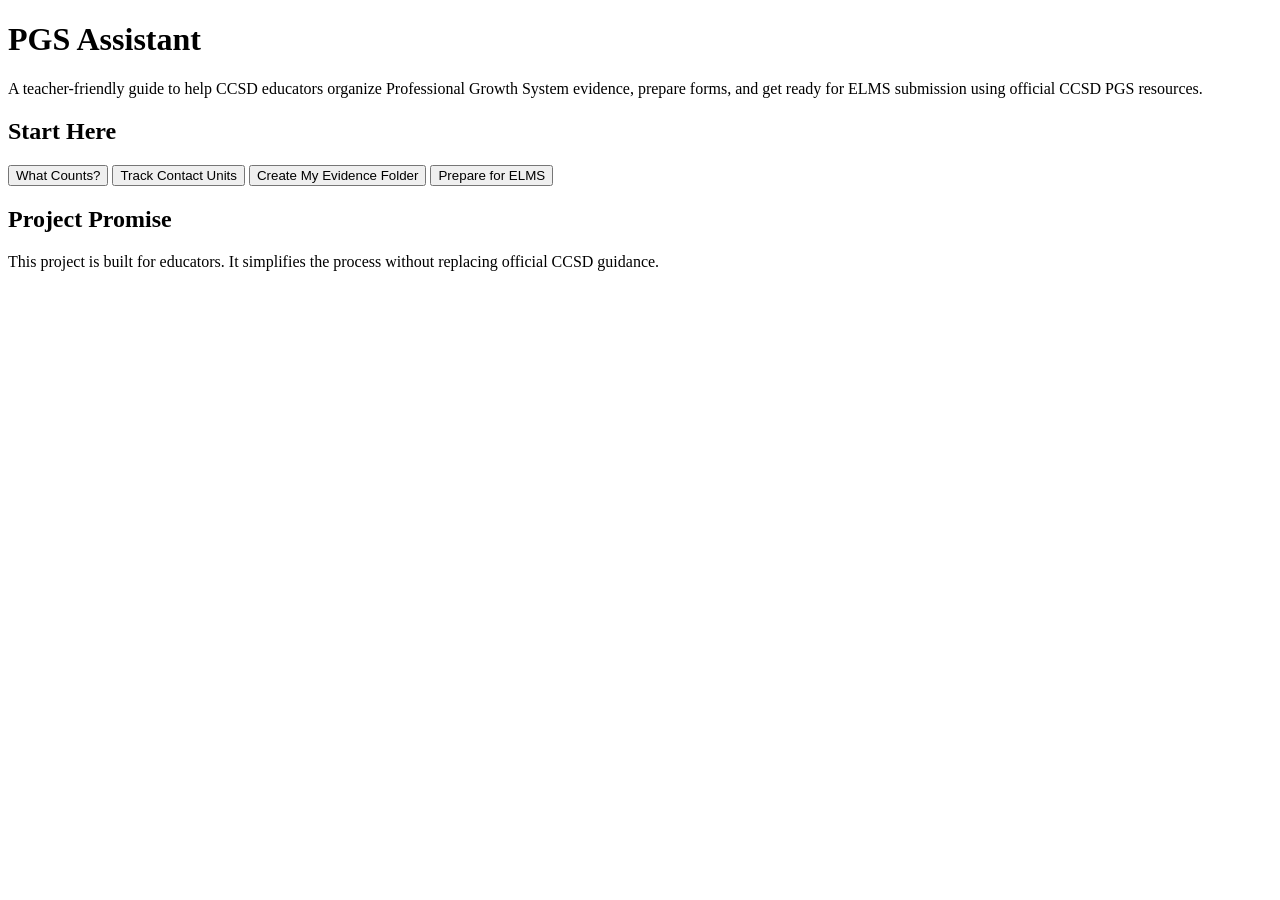
==== index.html @ 0b33bb65 "Create index.html" ====
<!DOCTYPE html>
<html lang="en">
<head>
  <meta charset="UTF-8" />
  <meta name="viewport" content="width=device-width, initial-scale=1.0" />
  <title>PGS Assistant</title>
</head>
<body>
  <h1>PGS Assistant</h1>
  <p>
    A teacher-friendly guide to help CCSD educators organize Professional Growth System evidence,
    prepare forms, and get ready for ELMS submission using official CCSD PGS resources.
  </p>

  <h2>Start Here</h2>
  <button>What Counts?</button>
  <button>Track Contact Units</button>
  <button>Create My Evidence Folder</button>
  <button>Prepare for ELMS</button>

  <h2>Project Promise</h2>
  <p>
    This project is built for educators. It simplifies the process without replacing official CCSD guidance.
  </p>
</body>
</html>
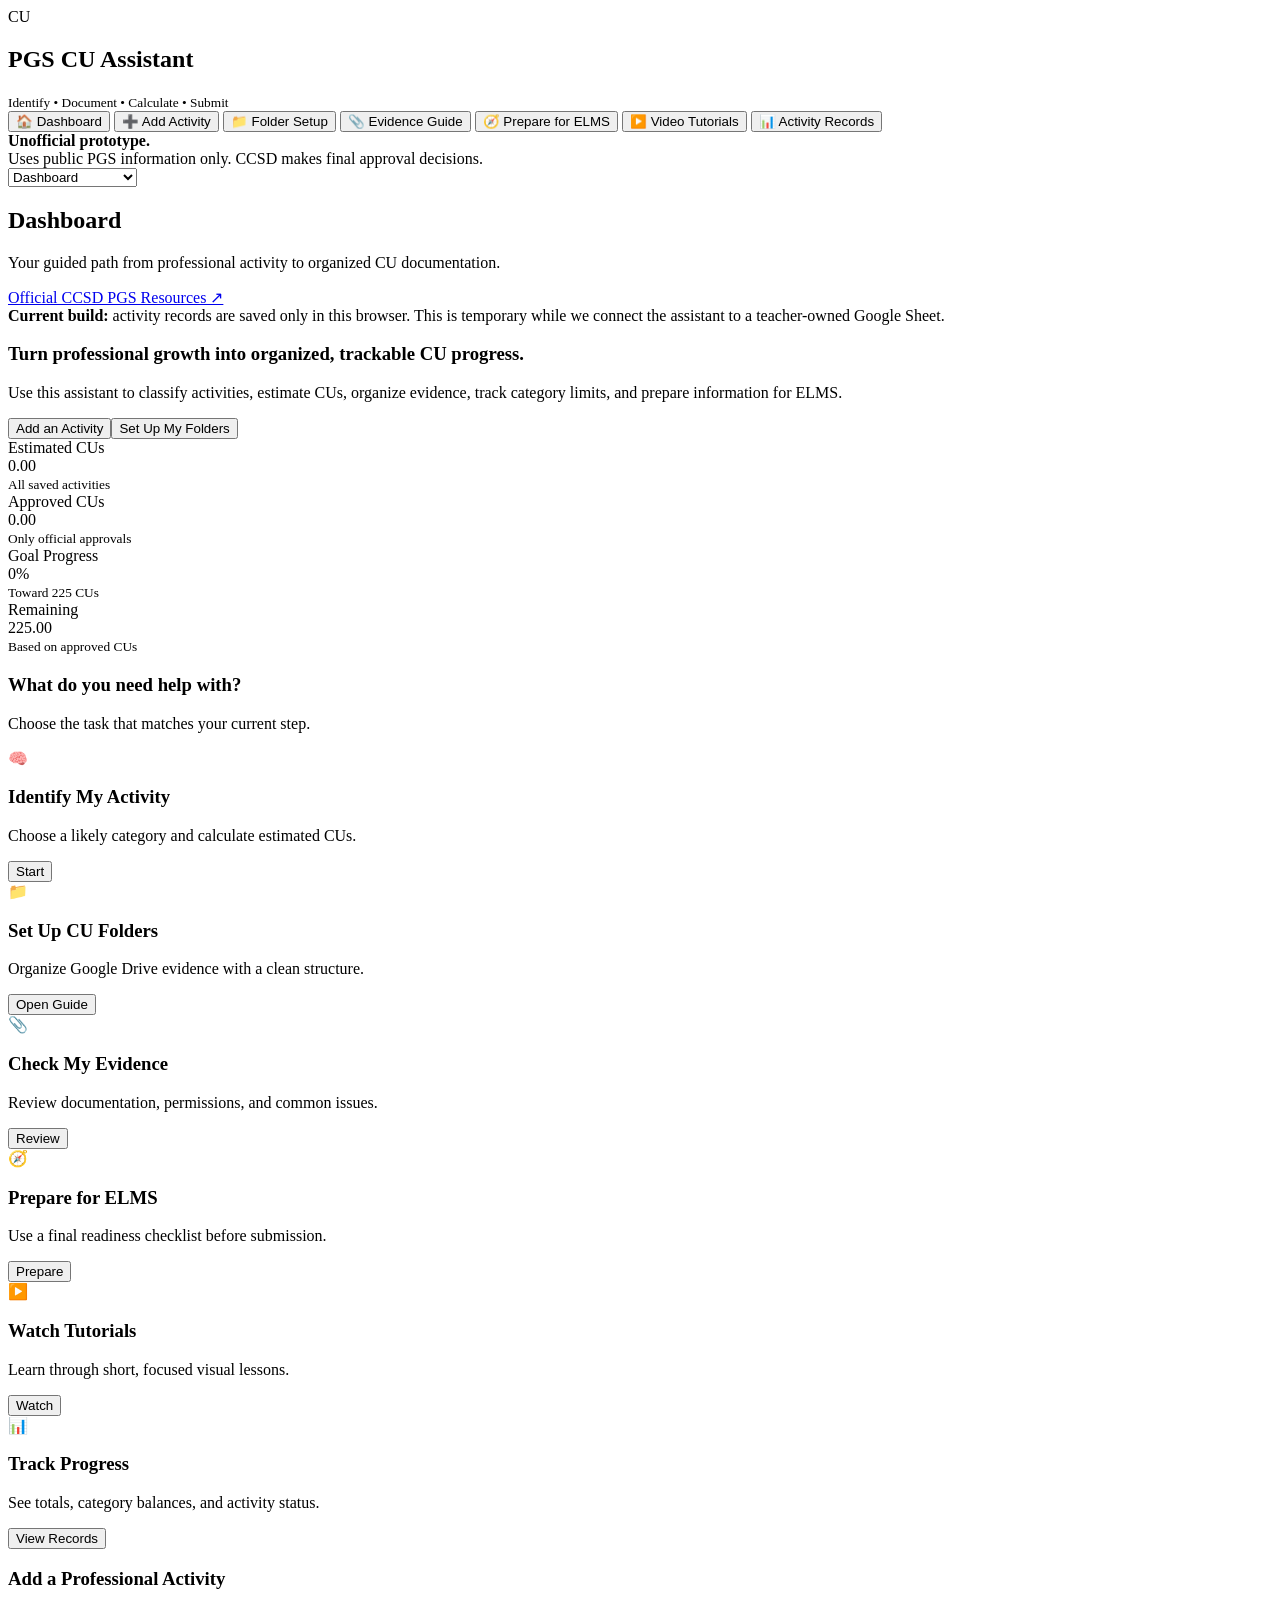
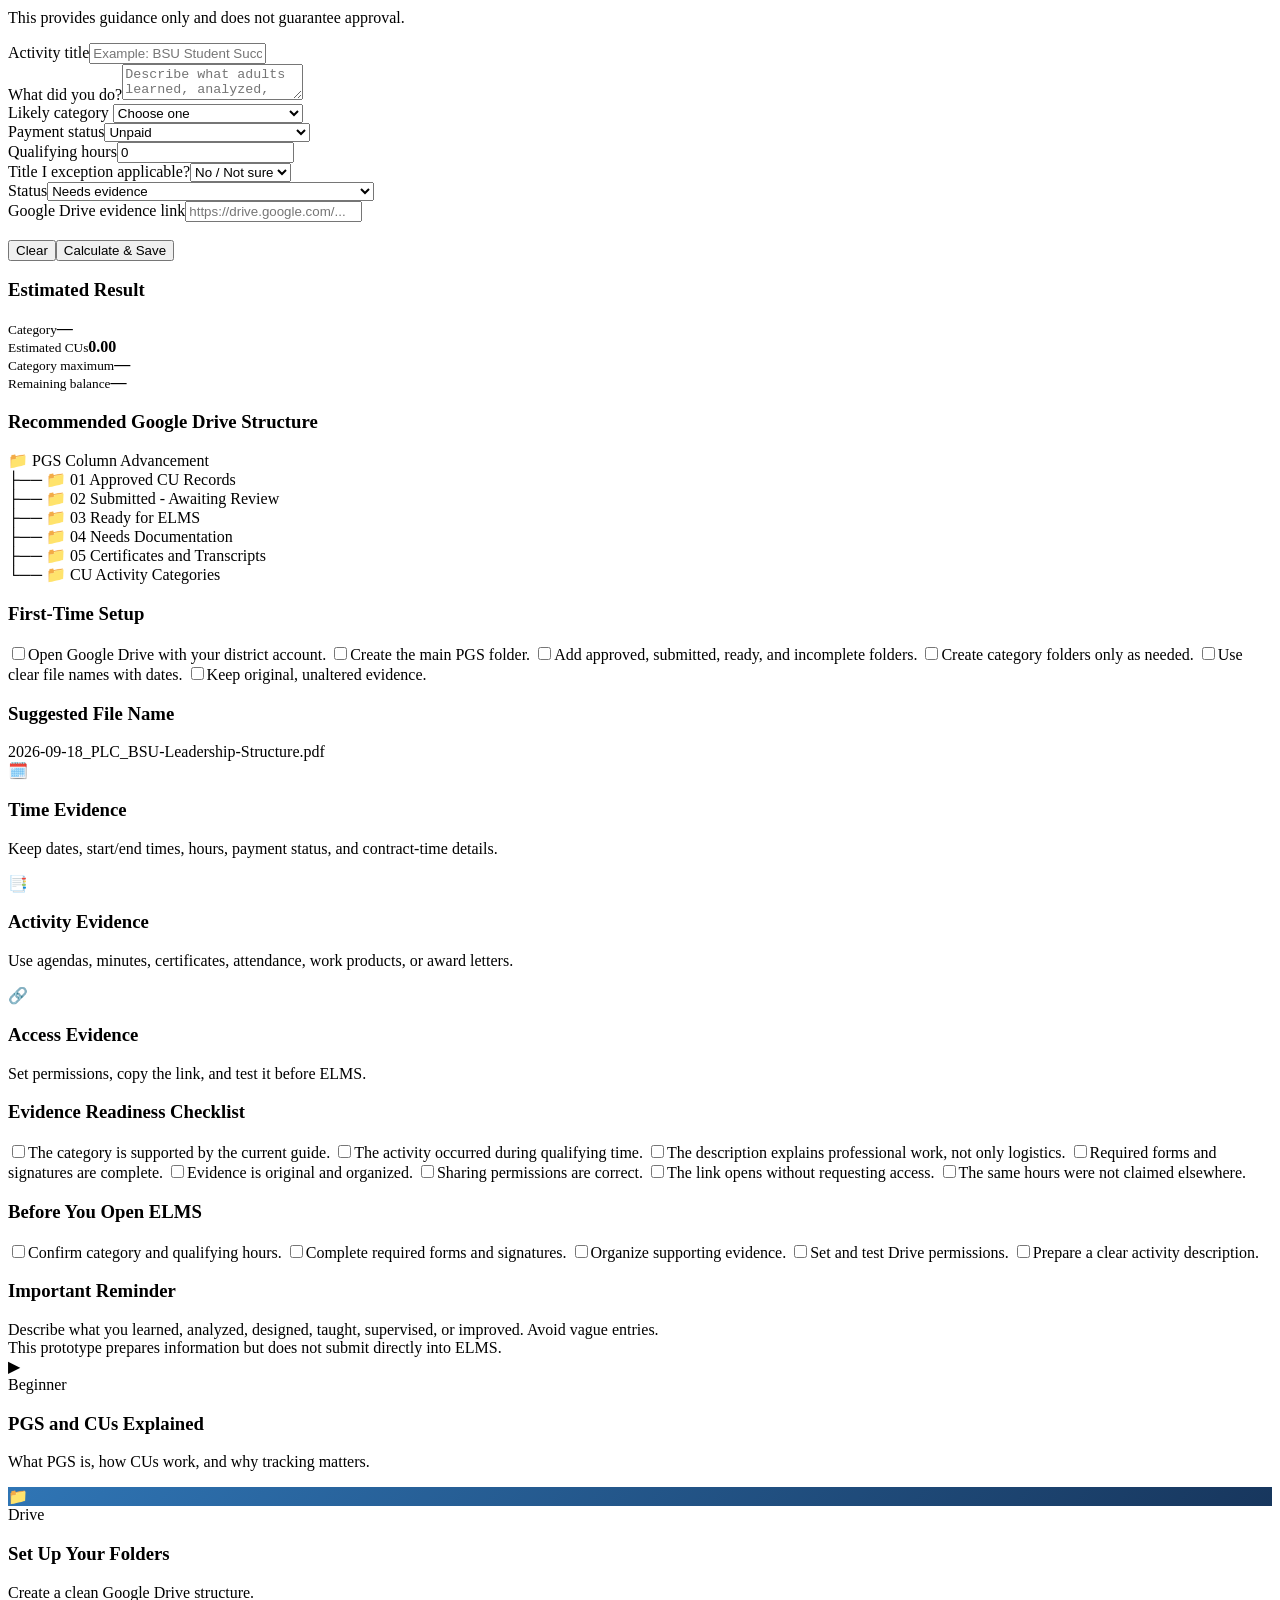
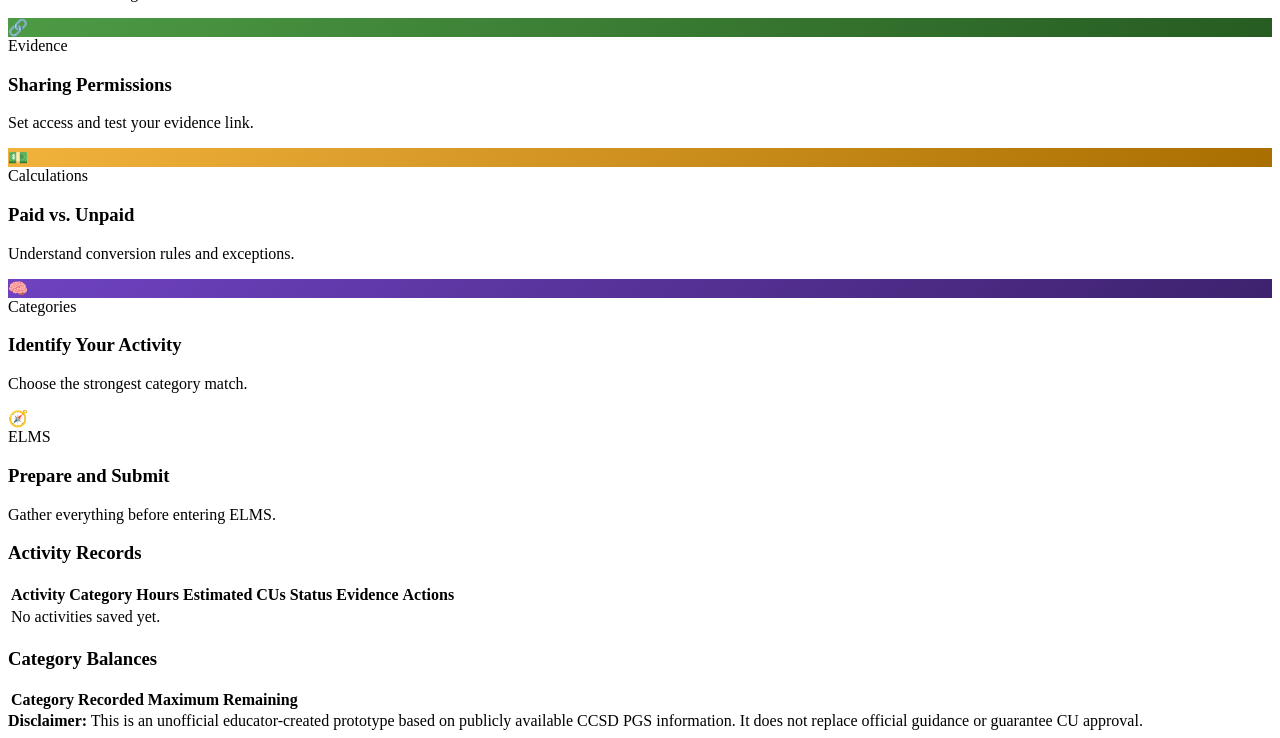
==== commit 2ef97a9f: "Add files via upload" ====
--- a/index.html
+++ b/index.html
@@ -1,26 +1,169 @@
 <!DOCTYPE html>
 <html lang="en">
 <head>
-  <meta charset="UTF-8" />
-  <meta name="viewport" content="width=device-width, initial-scale=1.0" />
-  <title>PGS Assistant</title>
+  <meta charset="UTF-8">
+  <meta name="viewport" content="width=device-width,initial-scale=1">
+  <meta name="description" content="An unofficial educator-created assistant for organizing CCSD Professional Growth System CU documentation.">
+  <title>PGS CU Assistant</title>
+  <link rel="stylesheet" href="assets/css/styles.css">
 </head>
 <body>
-  <h1>PGS Assistant</h1>
-  <p>
-    A teacher-friendly guide to help CCSD educators organize Professional Growth System evidence,
-    prepare forms, and get ready for ELMS submission using official CCSD PGS resources.
-  </p>
+<div class="shell">
+<aside>
+  <div class="brand"><div class="logo">CU</div><div><h1>PGS CU Assistant</h1><small>Identify • Document • Calculate • Submit</small></div></div>
+  <nav>
+    <button class="active" data-view="dashboard">🏠 Dashboard</button>
+    <button data-view="activity">➕ Add Activity</button>
+    <button data-view="folders">📁 Folder Setup</button>
+    <button data-view="evidence">📎 Evidence Guide</button>
+    <button data-view="elms">🧭 Prepare for ELMS</button>
+    <button data-view="videos">▶️ Video Tutorials</button>
+    <button data-view="records">📊 Activity Records</button>
+  </nav>
+  <div class="note"><strong>Unofficial prototype.</strong><br>Uses public PGS information only. CCSD makes final approval decisions.</div>
+</aside>
 
-  <h2>Start Here</h2>
-  <button>What Counts?</button>
-  <button>Track Contact Units</button>
-  <button>Create My Evidence Folder</button>
-  <button>Prepare for ELMS</button>
+<main>
+  <select class="mobile" id="mobileNav">
+    <option value="dashboard">Dashboard</option><option value="activity">Add Activity</option><option value="folders">Folder Setup</option><option value="evidence">Evidence Guide</option><option value="elms">Prepare for ELMS</option><option value="videos">Video Tutorials</option><option value="records">Activity Records</option>
+  </select>
+  <div class="top">
+    <div><h2 id="heading">Dashboard</h2><p id="sub">Your guided path from professional activity to organized CU documentation.</p></div>
+    <a class="link" target="_blank" rel="noopener" href="https://www.ccsd.net/resources/ccsd-professional-growth-system-pgs">Official CCSD PGS Resources ↗</a>
+  </div>
 
-  <h2>Project Promise</h2>
-  <p>
-    This project is built for educators. It simplifies the process without replacing official CCSD guidance.
-  </p>
+  <div class="storage-banner">
+    <strong>Current build:</strong> activity records are saved only in this browser.
+    This is temporary while we connect the assistant to a teacher-owned Google Sheet.
+  </div>
+
+  <section id="dashboard" class="view active">
+    <div class="hero">
+      <h3>Turn professional growth into organized, trackable CU progress.</h3>
+      <p>Use this assistant to classify activities, estimate CUs, organize evidence, track category limits, and prepare information for ELMS.</p>
+      <div class="actions"><button class="btn gold" onclick="show('activity')">Add an Activity</button><button class="btn white" onclick="show('folders')">Set Up My Folders</button></div>
+    </div>
+
+    <div class="grid g4 stats">
+      <div class="card stat"><div class="label">Estimated CUs</div><div class="value" id="estimated">0.00</div><small>All saved activities</small></div>
+      <div class="card stat"><div class="label">Approved CUs</div><div class="value" id="approved">0.00</div><small>Only official approvals</small></div>
+      <div class="card stat"><div class="label">Goal Progress</div><div class="value" id="pct">0%</div><small>Toward 225 CUs</small></div>
+      <div class="card stat"><div class="label">Remaining</div><div class="value" id="remaining">225.00</div><small>Based on approved CUs</small></div>
+    </div>
+
+    <div class="section"><h3>What do you need help with?</h3><p>Choose the task that matches your current step.</p></div>
+    <div class="grid g3">
+      <div class="card"><div class="icon b">🧠</div><h3>Identify My Activity</h3><p>Choose a likely category and calculate estimated CUs.</p><button class="btn ghost" onclick="show('activity')">Start</button></div>
+      <div class="card"><div class="icon g">📁</div><h3>Set Up CU Folders</h3><p>Organize Google Drive evidence with a clean structure.</p><button class="btn ghost" onclick="show('folders')">Open Guide</button></div>
+      <div class="card"><div class="icon y">📎</div><h3>Check My Evidence</h3><p>Review documentation, permissions, and common issues.</p><button class="btn ghost" onclick="show('evidence')">Review</button></div>
+      <div class="card"><div class="icon p">🧭</div><h3>Prepare for ELMS</h3><p>Use a final readiness checklist before submission.</p><button class="btn ghost" onclick="show('elms')">Prepare</button></div>
+      <div class="card"><div class="icon r">▶️</div><h3>Watch Tutorials</h3><p>Learn through short, focused visual lessons.</p><button class="btn ghost" onclick="show('videos')">Watch</button></div>
+      <div class="card"><div class="icon b">📊</div><h3>Track Progress</h3><p>See totals, category balances, and activity status.</p><button class="btn ghost" onclick="show('records')">View Records</button></div>
+    </div>
+  </section>
+
+  <section id="activity" class="view">
+    <div class="card form">
+      <h3>Add a Professional Activity</h3>
+      <p>This provides guidance only and does not guarantee approval.</p>
+      <form id="activityForm">
+        <div class="fg">
+          <div class="field full"><label>Activity title</label><input id="title" required placeholder="Example: BSU Student Success PLC Meeting"></div>
+          <div class="field full"><label>What did you do?</label><textarea id="desc" required placeholder="Describe what adults learned, analyzed, designed, taught, tested, supervised, or improved."></textarea></div>
+          <div class="field"><label>Likely category</label>
+            <select id="category" required>
+              <option value="">Choose one</option><option>PLC Participation</option><option>Extracurricular Advising</option><option>Schoolwide Planning</option><option>School-Based Core Tutoring</option><option>Mentor</option><option>Mentee</option><option>Conference Participation</option><option>Recorded Webinar</option><option>Grant Award</option><option>Additional Endorsement</option>
+            </select>
+          </div>
+          <div class="field"><label>Payment status</label><select id="payment"><option value="unpaid">Unpaid</option><option value="paid">Paid stipend/supplemental rate</option><option value="contract">Regular contractual rate</option></select></div>
+          <div class="field"><label>Qualifying hours</label><input id="hours" type="number" min="0" step=".25" value="0"></div>
+          <div class="field"><label>Title I exception applicable?</label><select id="titleI"><option value="no">No / Not sure</option><option value="yes">Yes</option></select></div>
+          <div class="field"><label>Status</label><select id="status"><option>Needs evidence</option><option>In progress</option><option>Ready for ELMS</option><option>Submitted</option><option>Approved — enter only after official CCSD approval</option></select></div>
+          <div class="field"><label>Google Drive evidence link</label><input id="drive" type="url" placeholder="https://drive.google.com/..."></div>
+        </div>
+        <div class="actions" style="justify-content:flex-end;margin-top:18px"><button type="reset" class="btn ghost">Clear</button><button class="btn blue">Calculate & Save</button></div>
+      </form>
+      <div class="result" id="result">
+        <h3>Estimated Result</h3>
+        <div class="rg">
+          <div class="rb"><small>Category</small><strong id="rCat">—</strong></div>
+          <div class="rb"><small>Estimated CUs</small><strong id="rCu">0.00</strong></div>
+          <div class="rb"><small>Category maximum</small><strong id="rMax">—</strong></div>
+          <div class="rb"><small>Remaining balance</small><strong id="rBal">—</strong></div>
+        </div>
+        <div class="notice info" id="rNotice"></div>
+      </div>
+    </div>
+  </section>
+
+  <section id="folders" class="view">
+    <div class="grid g2">
+      <div class="card"><h3>Recommended Google Drive Structure</h3>
+        <div class="tree"><span class="folder">📁 PGS Column Advancement</span><br>├── <span class="folder">📁 01 Approved CU Records</span><br>├── <span class="folder">📁 02 Submitted - Awaiting Review</span><br>├── <span class="folder">📁 03 Ready for ELMS</span><br>├── <span class="folder">📁 04 Needs Documentation</span><br>├── <span class="folder">📁 05 Certificates and Transcripts</span><br>└── <span class="folder">📁 CU Activity Categories</span></div>
+      </div>
+      <div class="card"><h3>First-Time Setup</h3><div class="check">
+        <label><input type="checkbox">Open Google Drive with your district account.</label>
+        <label><input type="checkbox">Create the main PGS folder.</label>
+        <label><input type="checkbox">Add approved, submitted, ready, and incomplete folders.</label>
+        <label><input type="checkbox">Create category folders only as needed.</label>
+        <label><input type="checkbox">Use clear file names with dates.</label>
+        <label><input type="checkbox">Keep original, unaltered evidence.</label>
+      </div></div>
+    </div>
+    <div class="card" style="margin-top:17px"><h3>Suggested File Name</h3><div class="tree">2026-09-18_PLC_BSU-Leadership-Structure.pdf</div></div>
+  </section>
+
+  <section id="evidence" class="view">
+    <div class="grid g3">
+      <div class="card"><div class="icon b">🗓️</div><h3>Time Evidence</h3><p>Keep dates, start/end times, hours, payment status, and contract-time details.</p></div>
+      <div class="card"><div class="icon g">📑</div><h3>Activity Evidence</h3><p>Use agendas, minutes, certificates, attendance, work products, or award letters.</p></div>
+      <div class="card"><div class="icon y">🔗</div><h3>Access Evidence</h3><p>Set permissions, copy the link, and test it before ELMS.</p></div>
+    </div>
+    <div class="card" style="margin-top:17px"><h3>Evidence Readiness Checklist</h3><div class="check">
+      <label><input type="checkbox">The category is supported by the current guide.</label>
+      <label><input type="checkbox">The activity occurred during qualifying time.</label>
+      <label><input type="checkbox">The description explains professional work, not only logistics.</label>
+      <label><input type="checkbox">Required forms and signatures are complete.</label>
+      <label><input type="checkbox">Evidence is original and organized.</label>
+      <label><input type="checkbox">Sharing permissions are correct.</label>
+      <label><input type="checkbox">The link opens without requesting access.</label>
+      <label><input type="checkbox">The same hours were not claimed elsewhere.</label>
+    </div></div>
+  </section>
+
+  <section id="elms" class="view">
+    <div class="grid g2">
+      <div class="card"><h3>Before You Open ELMS</h3><div class="check">
+        <label><input type="checkbox">Confirm category and qualifying hours.</label>
+        <label><input type="checkbox">Complete required forms and signatures.</label>
+        <label><input type="checkbox">Organize supporting evidence.</label>
+        <label><input type="checkbox">Set and test Drive permissions.</label>
+        <label><input type="checkbox">Prepare a clear activity description.</label>
+      </div></div>
+      <div class="card"><h3>Important Reminder</h3><div class="notice info">Describe what you learned, analyzed, designed, taught, supervised, or improved. Avoid vague entries.</div><div class="notice warn">This prototype prepares information but does not submit directly into ELMS.</div></div>
+    </div>
+  </section>
+
+  <section id="videos" class="view">
+    <div class="grid g3">
+      <div class="card video"><div class="thumb">▶</div><div class="vb"><span class="tag">Beginner</span><h3>PGS and CUs Explained</h3><p>What PGS is, how CUs work, and why tracking matters.</p></div></div>
+      <div class="card video"><div class="thumb" style="background:linear-gradient(135deg,#2f75b5,#17365d)">📁</div><div class="vb"><span class="tag">Drive</span><h3>Set Up Your Folders</h3><p>Create a clean Google Drive structure.</p></div></div>
+      <div class="card video"><div class="thumb" style="background:linear-gradient(135deg,#4d9b45,#265c21)">🔗</div><div class="vb"><span class="tag">Evidence</span><h3>Sharing Permissions</h3><p>Set access and test your evidence link.</p></div></div>
+      <div class="card video"><div class="thumb" style="background:linear-gradient(135deg,#f2b33d,#a96e00)">💵</div><div class="vb"><span class="tag">Calculations</span><h3>Paid vs. Unpaid</h3><p>Understand conversion rules and exceptions.</p></div></div>
+      <div class="card video"><div class="thumb" style="background:linear-gradient(135deg,#6f42c1,#3e226e)">🧠</div><div class="vb"><span class="tag">Categories</span><h3>Identify Your Activity</h3><p>Choose the strongest category match.</p></div></div>
+      <div class="card video"><div class="thumb">🧭</div><div class="vb"><span class="tag">ELMS</span><h3>Prepare and Submit</h3><p>Gather everything before entering ELMS.</p></div></div>
+    </div>
+  </section>
+
+  <section id="records" class="view">
+    <div class="card"><h3>Activity Records</h3><div style="overflow:auto"><table><thead><tr><th>Activity</th><th>Category</th><th>Hours</th><th>Estimated CUs</th><th>Status</th><th>Evidence</th><th>Actions</th></tr></thead><tbody id="recordsBody"><tr><td colspan="7">No activities saved yet.</td></tr></tbody></table></div></div>
+    <div class="card" style="margin-top:17px"><h3>Category Balances</h3><div style="overflow:auto"><table><thead><tr><th>Category</th><th>Recorded</th><th>Maximum</th><th>Remaining</th></tr></thead><tbody id="categoryBody"></tbody></table></div></div>
+  </section>
+
+  <footer><strong>Disclaimer:</strong> This is an unofficial educator-created prototype based on publicly available CCSD PGS information. It does not replace official guidance or guarantee CU approval.</footer>
+</main>
+</div>
+<script src="assets/data/pgs-rules.js"></script>
+<script src="assets/js/app.js"></script>
 </body>
 </html>
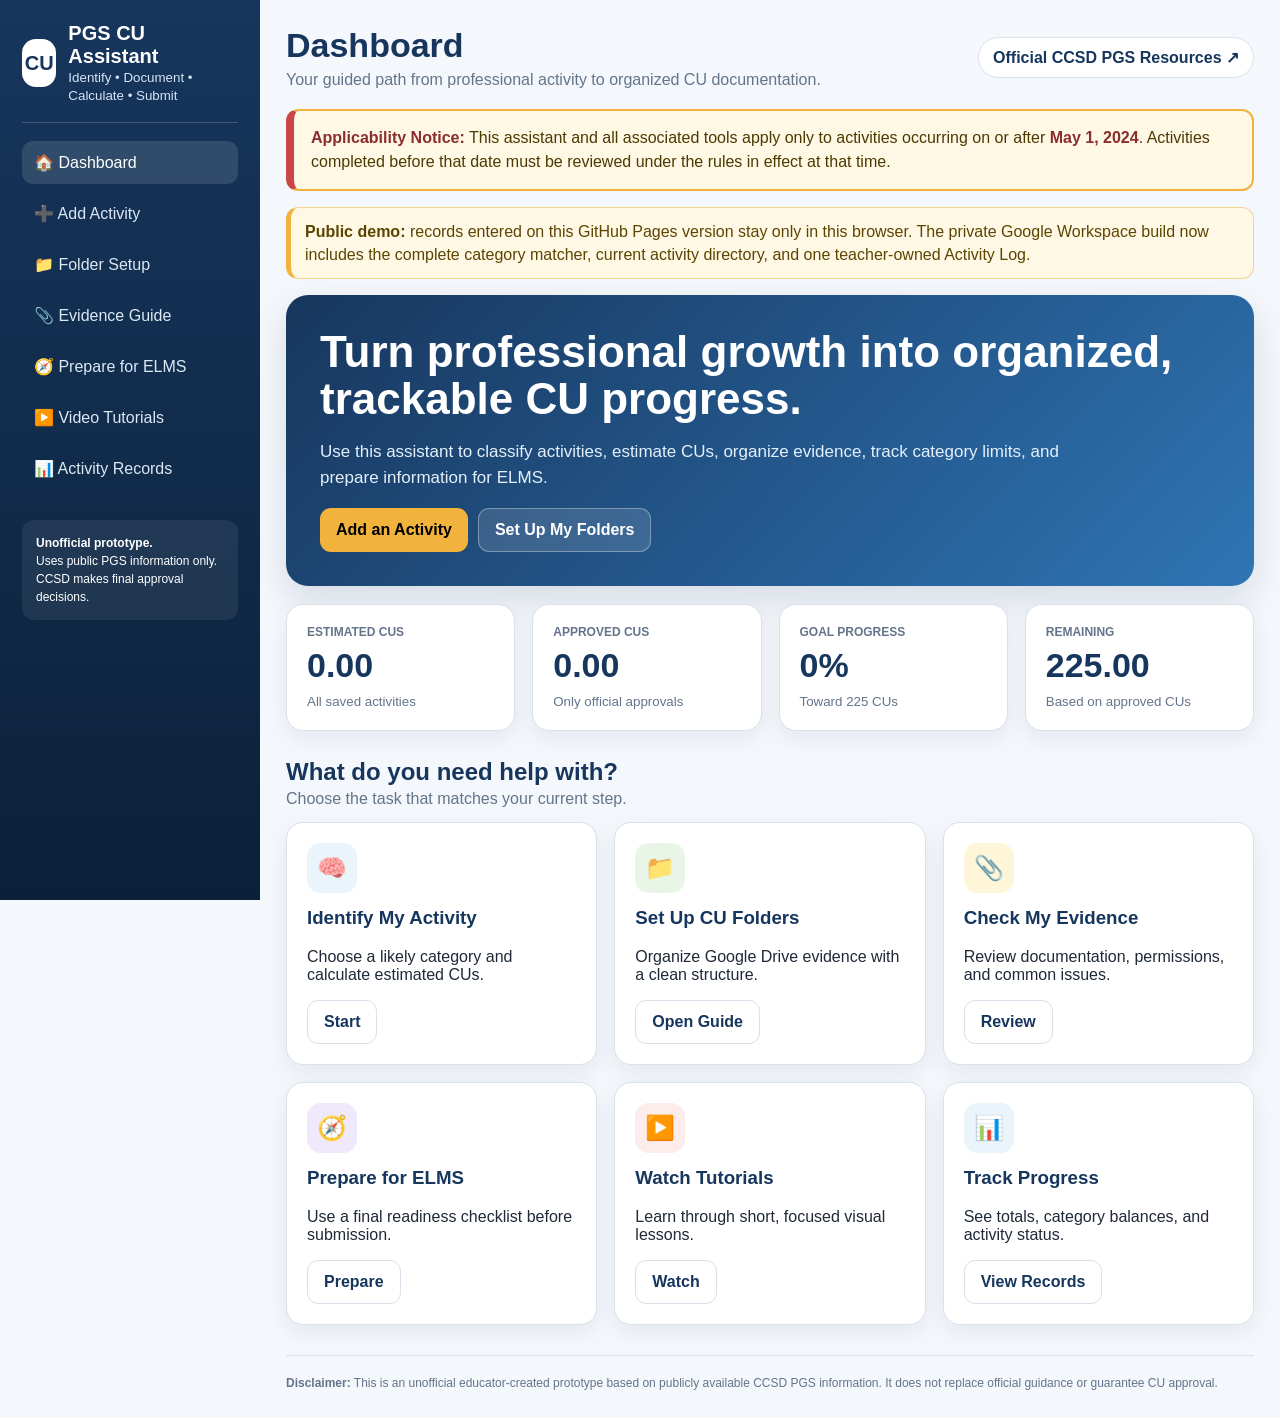
==== commit 9b38ef1f: "PGS assistant with category matcher and May 2024 cutoff Add complete PGS assistant with category mat" ====
--- a/index.html
+++ b/index.html
@@ -32,9 +32,14 @@
     <a class="link" target="_blank" rel="noopener" href="https://www.ccsd.net/resources/ccsd-professional-growth-system-pgs">Official CCSD PGS Resources ↗</a>
   </div>
 
+  <div class="cutoff-banner">
+    <strong>Applicability Notice:</strong> This assistant and all associated tools apply only to activities occurring on or after <strong>May 1, 2024</strong>. Activities completed before that date must be reviewed under the rules in effect at that time.
+  </div>
+
   <div class="storage-banner">
-    <strong>Current build:</strong> activity records are saved only in this browser.
-    This is temporary while we connect the assistant to a teacher-owned Google Sheet.
+    <strong>Public demo:</strong> records entered on this GitHub Pages version stay only
+    in this browser. The private Google Workspace build now includes the complete category matcher,
+    current activity directory, and one teacher-owned Activity Log.
   </div>
 
   <section id="dashboard" class="view active">
--- a/assets/css/styles.css
+++ b/assets/css/styles.css
@@ -0,0 +1,62 @@
+:root{--navy:#17365d;--blue:#2f75b5;--green:#4d9b45;--gold:#f2b33d;--purple:#6f42c1;--red:#c94747;--bg:#f4f7fb;--line:#d9e1ea;--muted:#64748b}
+*{box-sizing:border-box}body{margin:0;font-family:Inter,Segoe UI,Arial,sans-serif;background:var(--bg);color:#1f2937}
+button,input,select,textarea{font:inherit}.shell{display:grid;grid-template-columns:260px 1fr;min-height:100vh}
+aside{background:linear-gradient(180deg,var(--navy),#0b2139);color:#fff;padding:22px;position:sticky;top:0;height:100vh}
+.brand{display:flex;gap:12px;align-items:center;border-bottom:1px solid #ffffff2d;padding-bottom:18px;margin-bottom:18px}
+.logo{width:48px;height:48px;border-radius:14px;background:#fff;color:var(--navy);display:grid;place-items:center;font-weight:900;font-size:20px}
+.brand h1{font-size:20px;margin:0}.brand small{color:#d5e5f5}
+nav{display:grid;gap:8px}nav button{border:0;background:transparent;color:#dbe8f4;text-align:left;padding:12px;border-radius:11px;cursor:pointer}
+nav button.active,nav button:hover{background:#ffffff1f;color:#fff}
+.note{margin-top:30px;background:#ffffff12;padding:14px;border-radius:12px;font-size:12px;line-height:1.5}
+main{padding:26px;min-width:0}.top{display:flex;justify-content:space-between;gap:15px;align-items:center;margin-bottom:20px}
+.top h2{margin:0;color:var(--navy);font-size:34px}.top p{margin:6px 0 0;color:var(--muted)}
+.link{background:#fff;border:1px solid var(--line);padding:10px 14px;border-radius:999px;text-decoration:none;color:var(--navy);font-weight:700}
+.view{display:none}.view.active{display:block}.hero{background:linear-gradient(135deg,var(--navy),var(--blue));color:#fff;border-radius:22px;padding:34px;box-shadow:0 14px 34px #17365d22}
+.hero h3{font-size:44px;line-height:1.05;margin:0 0 14px}.hero p{max-width:760px;color:#e4f0fb;font-size:17px;line-height:1.55}
+.actions{display:flex;gap:10px;flex-wrap:wrap}.btn{border:0;border-radius:11px;padding:12px 16px;font-weight:800;cursor:pointer}.btn.gold{background:var(--gold)}.btn.white{background:#ffffff20;color:#fff;border:1px solid #ffffff55}.btn.blue{background:var(--blue);color:#fff}.btn.ghost{background:#fff;border:1px solid var(--line);color:var(--navy)}
+.grid{display:grid;gap:17px}.g4{grid-template-columns:repeat(4,1fr)}.g3{grid-template-columns:repeat(3,1fr)}.g2{grid-template-columns:repeat(2,1fr)}
+.card{background:#fff;border:1px solid var(--line);border-radius:17px;padding:20px;box-shadow:0 8px 22px #17365d12}.card h3{margin-top:0;color:var(--navy)}
+.stats{margin-top:18px}.stat .label{font-size:12px;text-transform:uppercase;font-weight:800;color:var(--muted)}.stat .value{font-size:34px;font-weight:900;color:var(--navy);margin:7px 0}.stat small{color:var(--muted)}
+.section{margin:27px 0 14px}.section h3{font-size:24px;color:var(--navy);margin:0}.section p{color:var(--muted);margin:4px 0}
+.icon{width:50px;height:50px;border-radius:14px;display:grid;place-items:center;font-size:24px;margin-bottom:14px}.b{background:#eaf4fb;color:var(--blue)}.g{background:#e9f6e7;color:var(--green)}.y{background:#fff5d9}.p{background:#efe9fb;color:var(--purple)}.r{background:#fdecec;color:var(--red)}
+.form{max-width:980px;margin:auto}.fg{display:grid;grid-template-columns:1fr 1fr;gap:15px}.field{display:grid;gap:7px}.full{grid-column:1/-1}
+label{font-weight:800;color:var(--navy);font-size:14px}input,select,textarea{padding:12px;border:1px solid #cdd7e2;border-radius:10px;width:100%;background:#fff}textarea{min-height:95px}
+.result{display:none;margin-top:20px;background:#eaf4fb;border:1px solid #bcd7ee;padding:18px;border-radius:14px}.result.show{display:block}.rg{display:grid;grid-template-columns:repeat(4,1fr);gap:10px}
+.rb{background:#fff;border:1px solid #d9e7f2;padding:12px;border-radius:10px}.rb small{display:block;color:var(--muted)}.rb strong{font-size:19px;color:var(--navy)}
+.notice{padding:14px;border-radius:12px;margin-top:14px;line-height:1.45}.info{background:#eaf4fb;border-left:5px solid var(--blue)}.warn{background:#fff5d9;border-left:5px solid var(--gold)}.danger{background:#fdecec;border-left:5px solid var(--red)}.success{background:#e9f6e7;border-left:5px solid var(--green)}
+.check{display:grid;gap:9px}.check label{display:flex;gap:9px;align-items:flex-start;background:#f8fafc;border:1px solid #e3e9ef;padding:11px;border-radius:10px;color:#334155}.check input{width:auto;margin-top:3px}
+.tree{background:#0f172a;color:#dce8f4;border-radius:14px;padding:18px;font-family:Consolas,monospace;line-height:1.75;overflow:auto}.folder{color:#9ed7ff}
+table{width:100%;border-collapse:collapse}th,td{padding:11px;text-align:left;border-bottom:1px solid var(--line)}th{background:#f5f8fb;color:var(--navy);font-size:13px}
+.tag{display:inline-block;border-radius:999px;padding:5px 9px;font-size:12px;font-weight:800;background:#eaf4fb;color:var(--blue)}
+.video{padding:0;overflow:hidden}.thumb{aspect-ratio:16/9;display:grid;place-items:center;font-size:48px;color:#fff;background:linear-gradient(135deg,var(--red),#8f2020)}.vb{padding:17px}
+footer{border-top:1px solid var(--line);margin-top:30px;padding-top:18px;color:var(--muted);font-size:12px;line-height:1.5}
+.mobile{display:none;margin-bottom:15px}
+@media(max-width:900px){.shell{display:block}aside{display:none}main{padding:15px}.mobile{display:block}.g4,.g3,.g2,.fg,.rg{grid-template-columns:1fr}.hero h3{font-size:33px}.top{align-items:flex-start;flex-direction:column}}
+
+/* GitHub milestone additions */
+.storage-banner{
+  margin-bottom:16px;
+  padding:12px 14px;
+  border:1px solid #f0d48c;
+  border-left:5px solid var(--gold);
+  border-radius:12px;
+  background:#fff8e5;
+  color:#5b4500;
+  line-height:1.45;
+}
+.table-actions{display:flex;gap:7px;flex-wrap:wrap}
+.btn.small{padding:7px 10px;font-size:12px}
+.btn.danger-button{background:#fff;border:1px solid #e5aaaa;color:#9d2929}
+.muted{color:var(--muted)}
+
+.cutoff-banner{
+  margin-bottom:16px;
+  padding:15px 17px;
+  border:2px solid var(--gold);
+  border-left:8px solid var(--red);
+  border-radius:12px;
+  background:#fff8e5;
+  color:#4b3a00;
+  line-height:1.5;
+}
+.cutoff-banner strong{color:#8a2d2d}
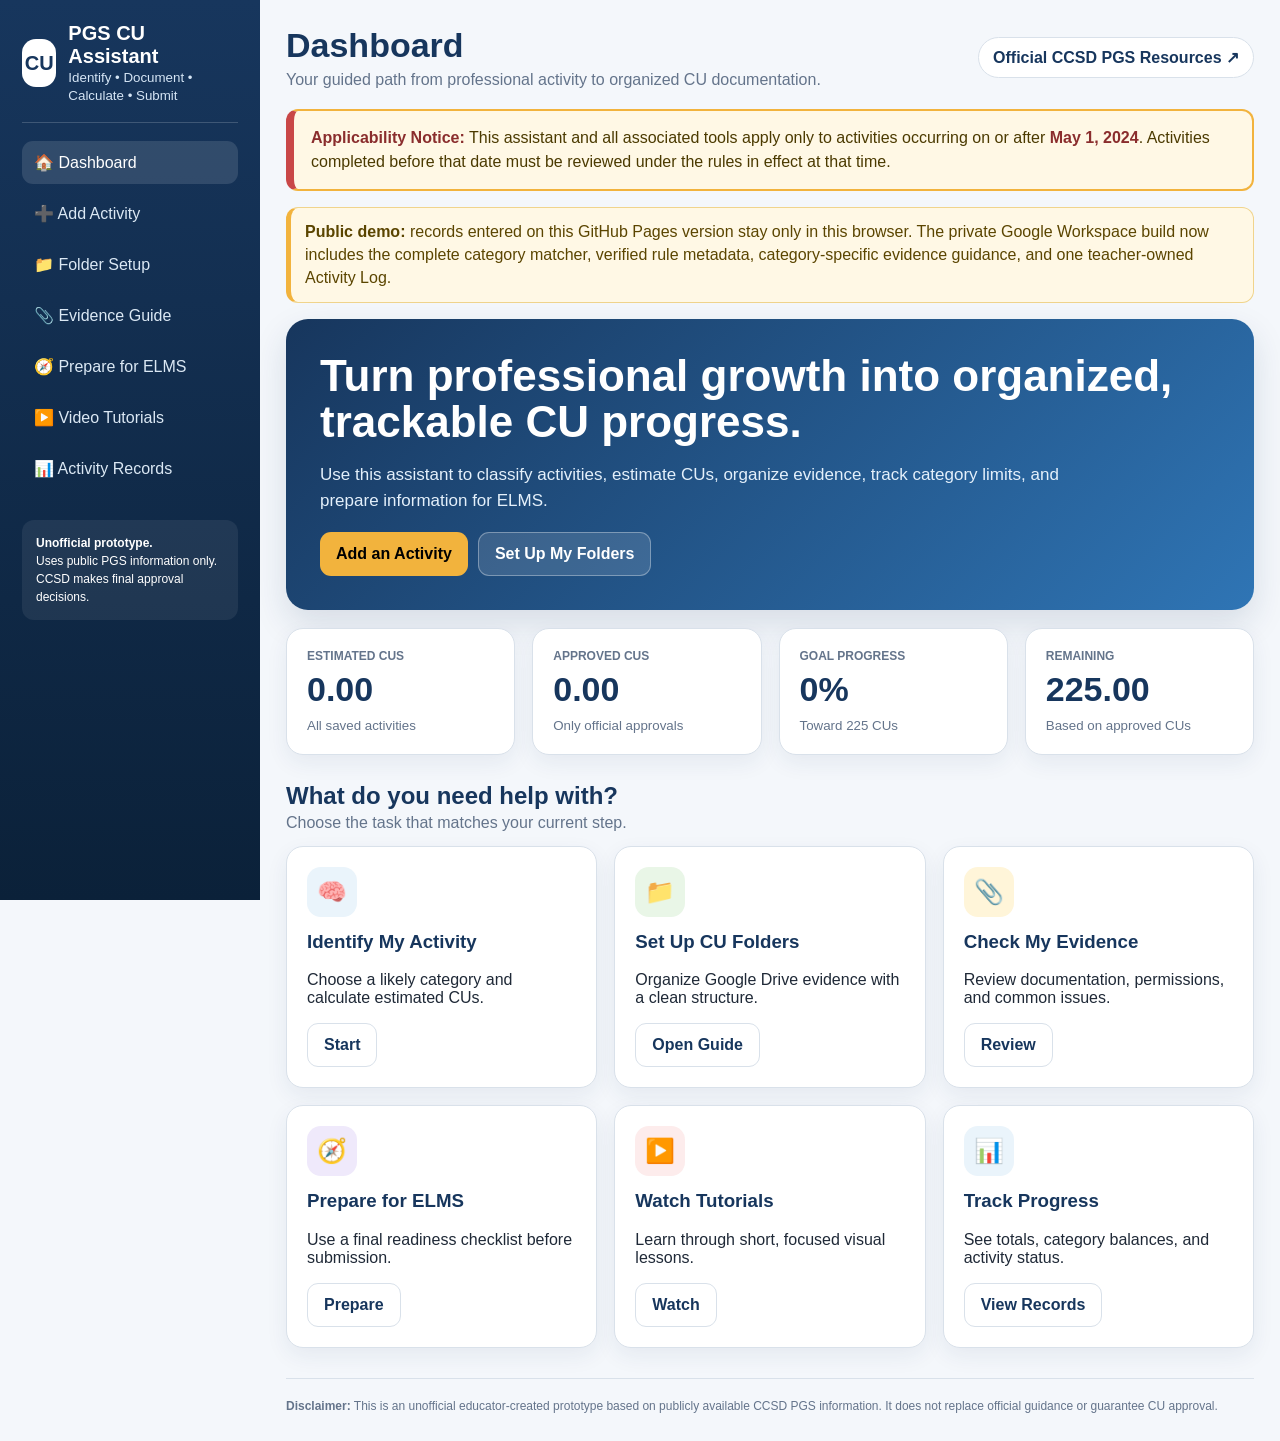
==== commit 7b14eab5: "Add files via upload" ====
--- a/index.html
+++ b/index.html
@@ -39,7 +39,7 @@
   <div class="storage-banner">
     <strong>Public demo:</strong> records entered on this GitHub Pages version stay only
     in this browser. The private Google Workspace build now includes the complete category matcher,
-    current activity directory, and one teacher-owned Activity Log.
+    verified rule metadata, category-specific evidence guidance, and one teacher-owned Activity Log.
   </div>
 
   <section id="dashboard" class="view active">
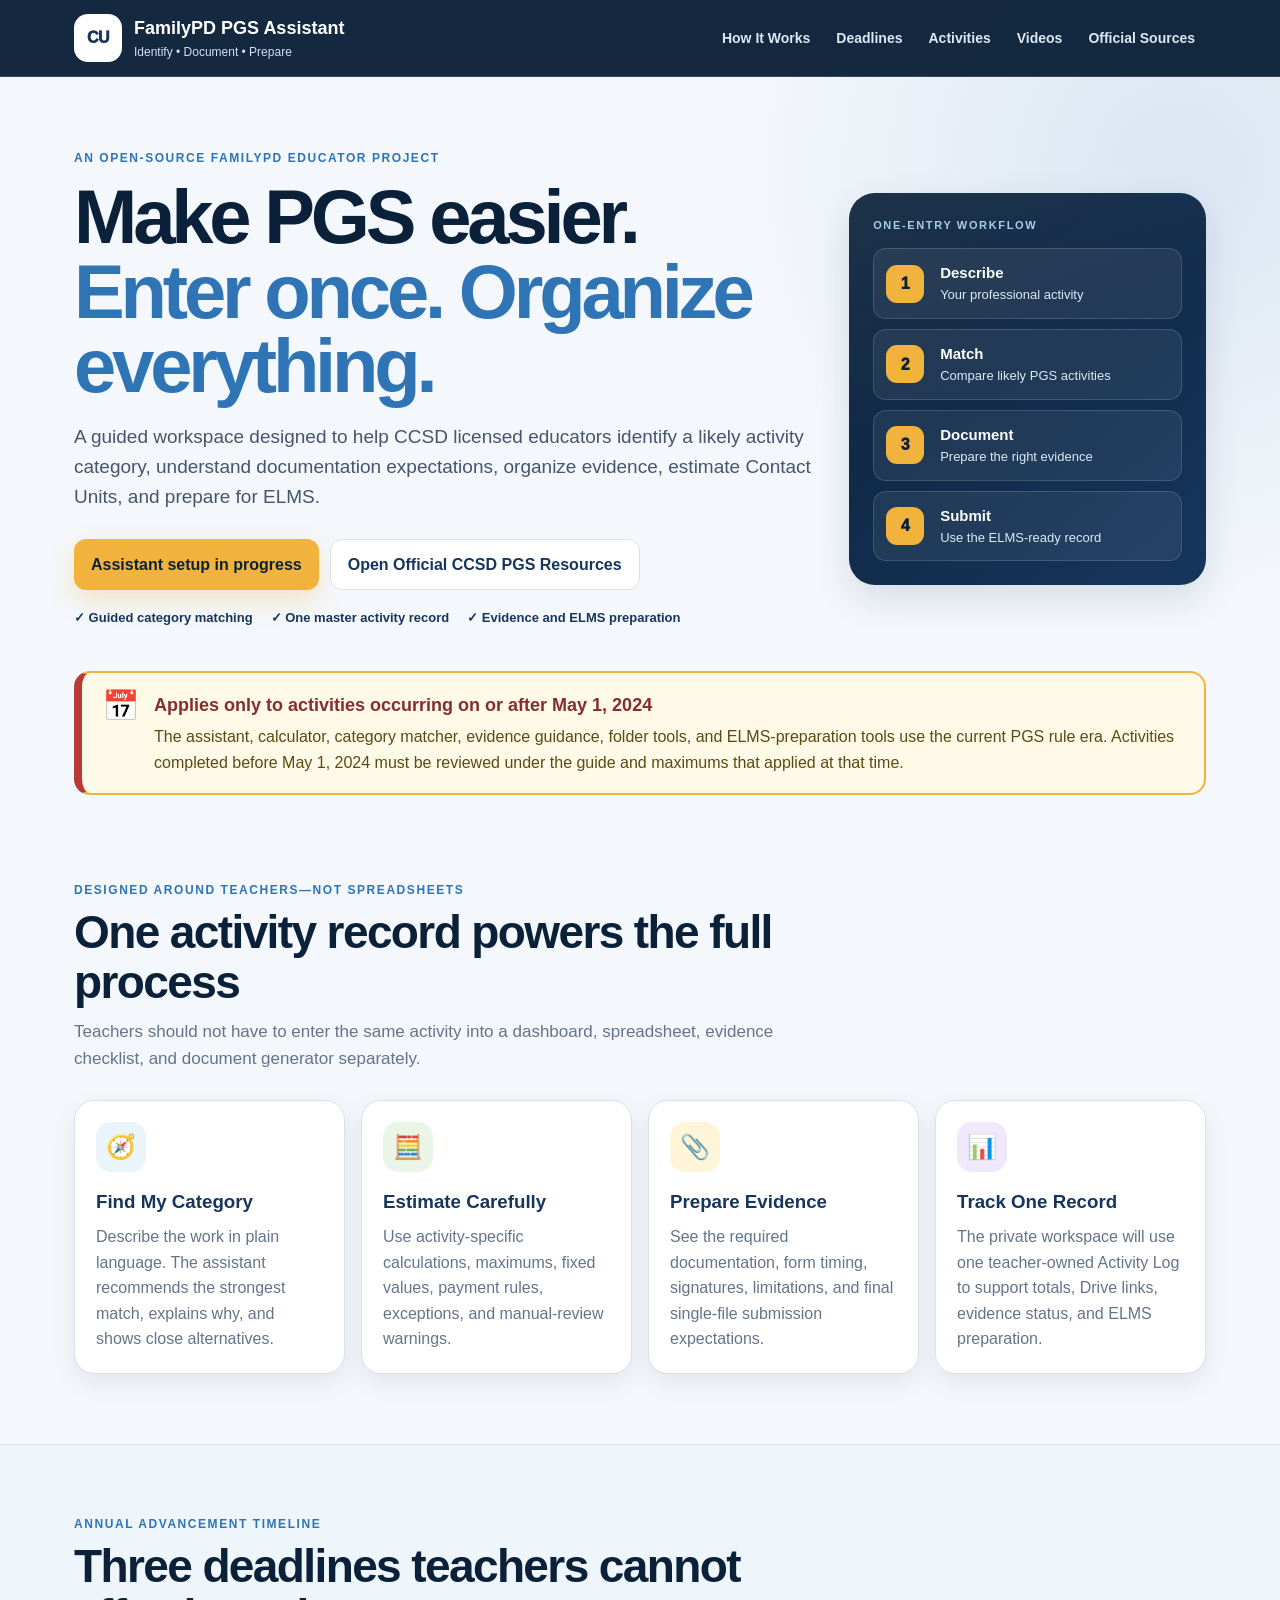
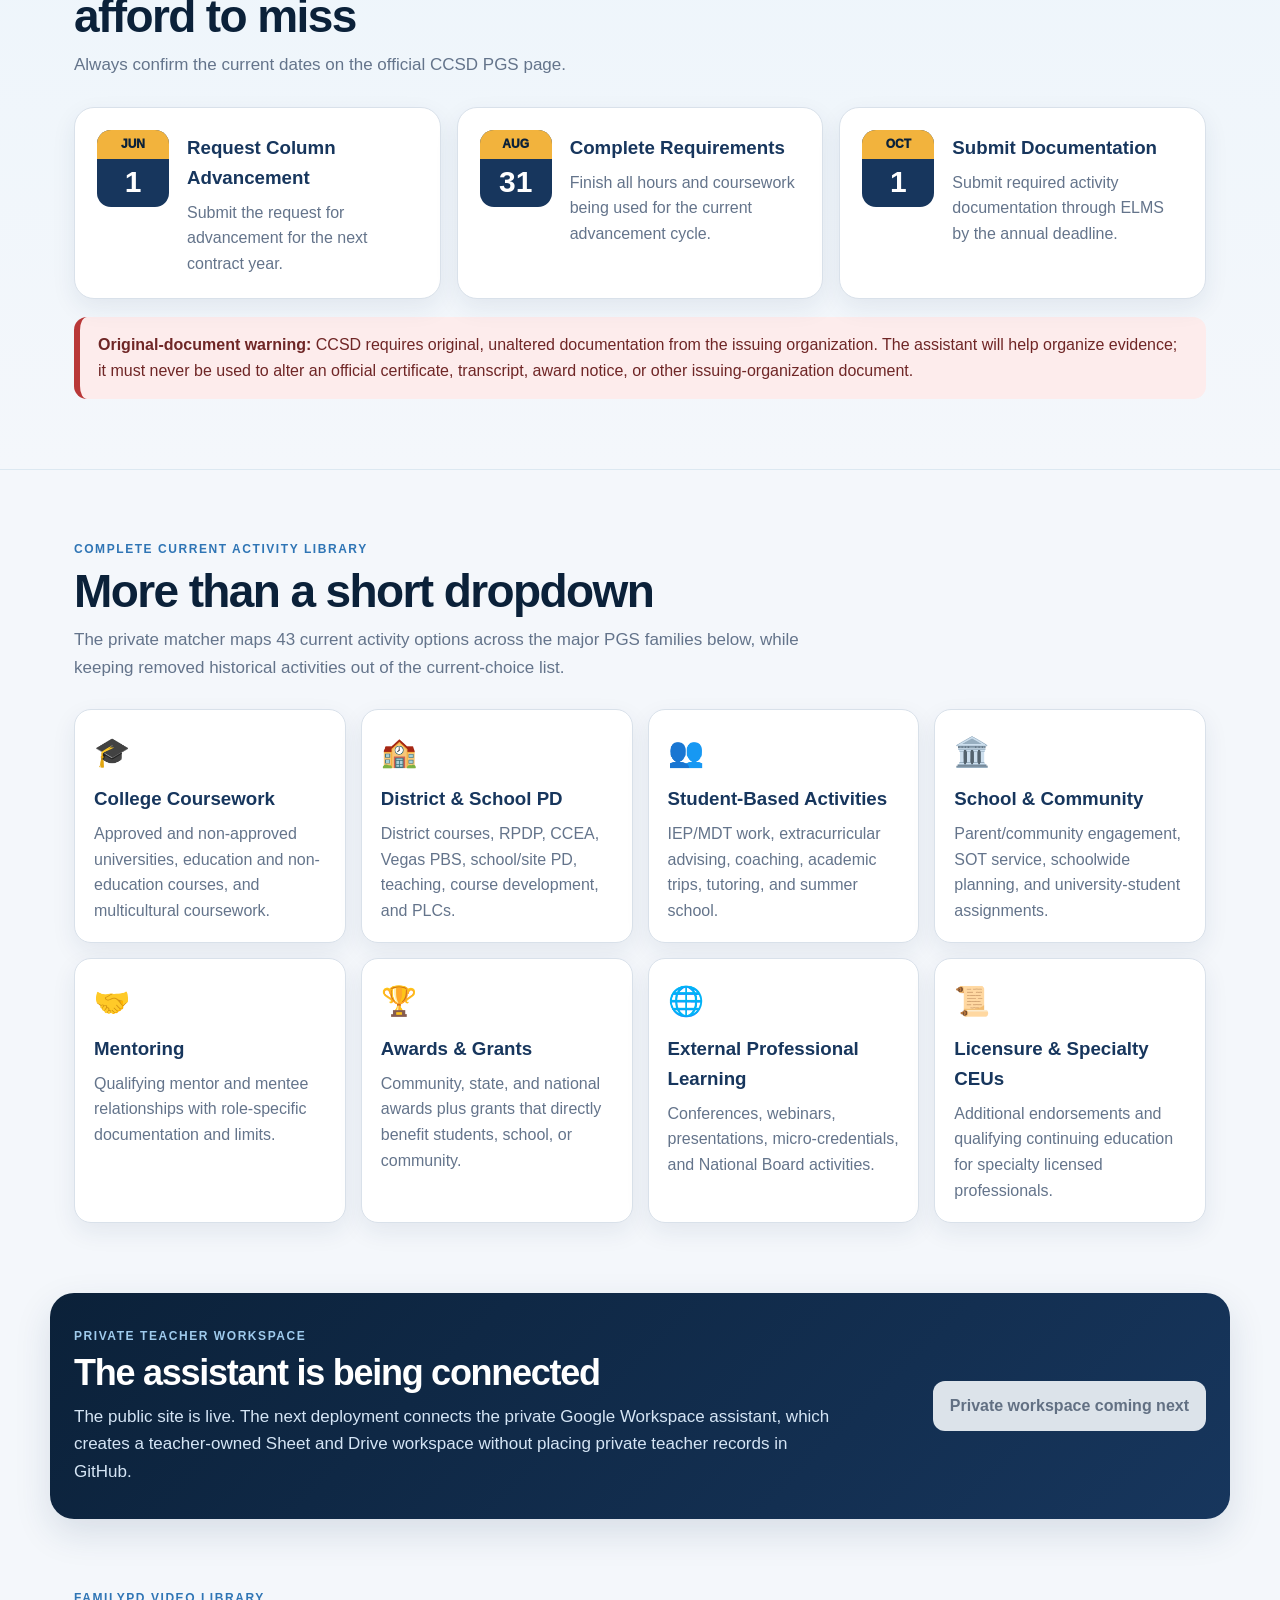
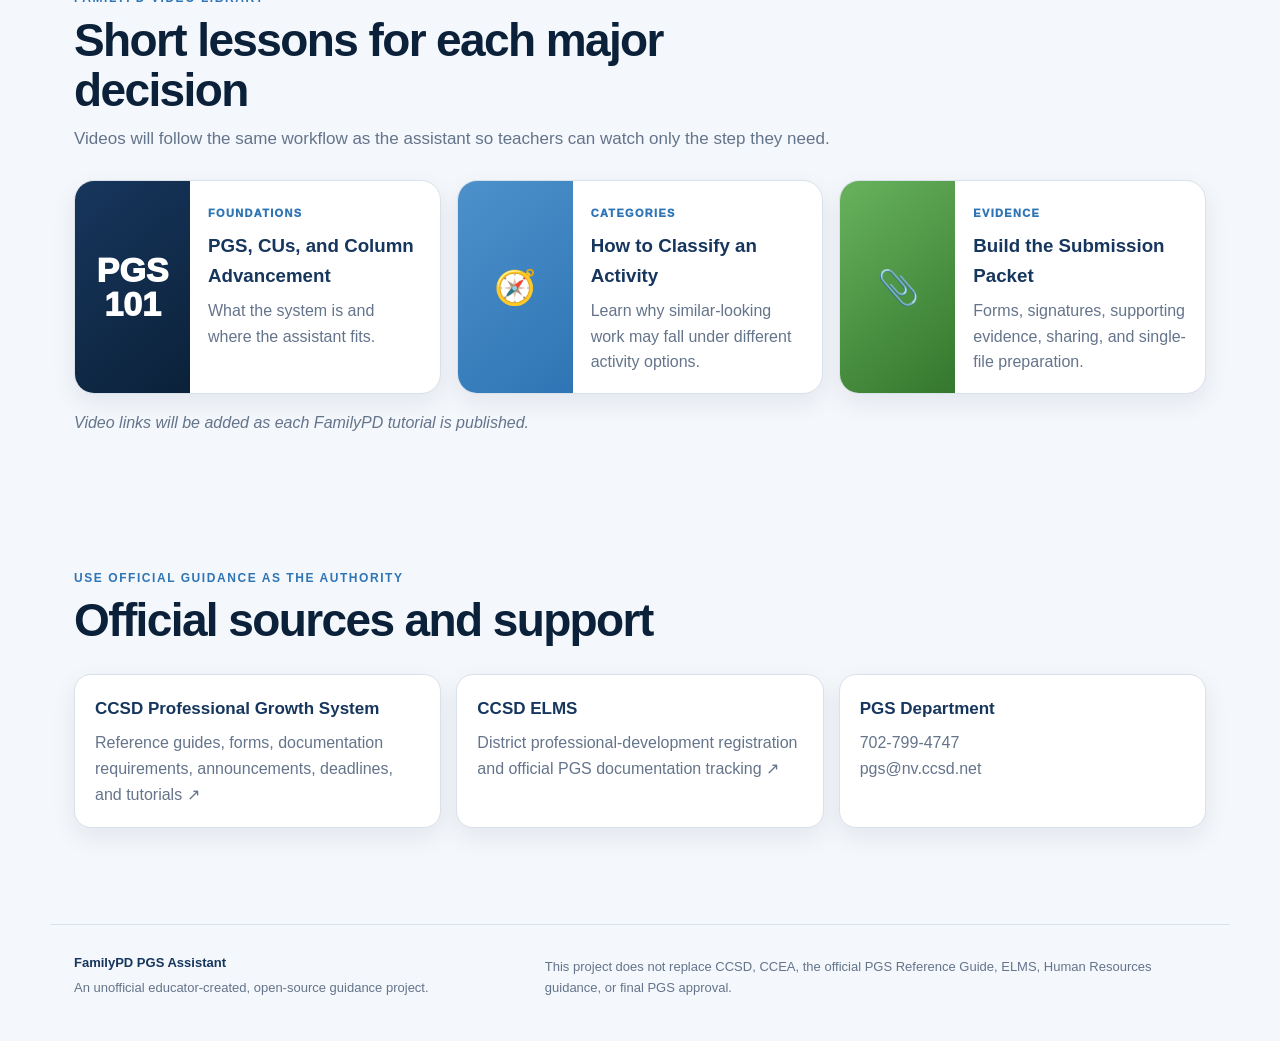
==== commit 2dcbcf6d: "This version fixes what visitors see at pgs.familypd.org. The root index.html is now a polished publ" ====
--- a/index.html
+++ b/index.html
@@ -2,173 +2,290 @@
 <html lang="en">
 <head>
   <meta charset="UTF-8">
-  <meta name="viewport" content="width=device-width,initial-scale=1">
-  <meta name="description" content="An unofficial educator-created assistant for organizing CCSD Professional Growth System CU documentation.">
-  <title>PGS CU Assistant</title>
-  <link rel="stylesheet" href="assets/css/styles.css">
+  <meta name="viewport" content="width=device-width, initial-scale=1">
+  <meta name="description" content="FamilyPD PGS Assistant: unofficial educator-created guidance for organizing CCSD Professional Growth System contact-unit activities completed on or after May 1, 2024.">
+  <meta name="theme-color" content="#17365d">
+  <title>FamilyPD PGS Assistant</title>
+  <link rel="stylesheet" href="assets/css/site.css">
 </head>
 <body>
-<div class="shell">
-<aside>
-  <div class="brand"><div class="logo">CU</div><div><h1>PGS CU Assistant</h1><small>Identify • Document • Calculate • Submit</small></div></div>
-  <nav>
-    <button class="active" data-view="dashboard">🏠 Dashboard</button>
-    <button data-view="activity">➕ Add Activity</button>
-    <button data-view="folders">📁 Folder Setup</button>
-    <button data-view="evidence">📎 Evidence Guide</button>
-    <button data-view="elms">🧭 Prepare for ELMS</button>
-    <button data-view="videos">▶️ Video Tutorials</button>
-    <button data-view="records">📊 Activity Records</button>
-  </nav>
-  <div class="note"><strong>Unofficial prototype.</strong><br>Uses public PGS information only. CCSD makes final approval decisions.</div>
-</aside>
-
-<main>
-  <select class="mobile" id="mobileNav">
-    <option value="dashboard">Dashboard</option><option value="activity">Add Activity</option><option value="folders">Folder Setup</option><option value="evidence">Evidence Guide</option><option value="elms">Prepare for ELMS</option><option value="videos">Video Tutorials</option><option value="records">Activity Records</option>
-  </select>
-  <div class="top">
-    <div><h2 id="heading">Dashboard</h2><p id="sub">Your guided path from professional activity to organized CU documentation.</p></div>
-    <a class="link" target="_blank" rel="noopener" href="https://www.ccsd.net/resources/ccsd-professional-growth-system-pgs">Official CCSD PGS Resources ↗</a>
-  </div>
-
-  <div class="cutoff-banner">
-    <strong>Applicability Notice:</strong> This assistant and all associated tools apply only to activities occurring on or after <strong>May 1, 2024</strong>. Activities completed before that date must be reviewed under the rules in effect at that time.
-  </div>
-
-  <div class="storage-banner">
-    <strong>Public demo:</strong> records entered on this GitHub Pages version stay only
-    in this browser. The private Google Workspace build now includes the complete category matcher,
-    verified rule metadata, category-specific evidence guidance, and one teacher-owned Activity Log.
-  </div>
-
-  <section id="dashboard" class="view active">
-    <div class="hero">
-      <h3>Turn professional growth into organized, trackable CU progress.</h3>
-      <p>Use this assistant to classify activities, estimate CUs, organize evidence, track category limits, and prepare information for ELMS.</p>
-      <div class="actions"><button class="btn gold" onclick="show('activity')">Add an Activity</button><button class="btn white" onclick="show('folders')">Set Up My Folders</button></div>
+  <a class="skip-link" href="#main-content">Skip to main content</a>
+
+  <header class="site-header">
+    <div class="header-inner">
+      <a class="brand" href="#home" aria-label="FamilyPD PGS Assistant home">
+        <span class="brand-mark">CU</span>
+        <span>
+          <strong>FamilyPD PGS Assistant</strong>
+          <small>Identify • Document • Prepare</small>
+        </span>
+      </a>
+
+      <button class="menu-button" id="menuButton" type="button"
+        aria-expanded="false" aria-controls="siteNav">
+        Menu
+      </button>
+
+      <nav id="siteNav" aria-label="Primary navigation">
+        <a href="#how-it-works">How It Works</a>
+        <a href="#deadlines">Deadlines</a>
+        <a href="#categories">Activities</a>
+        <a href="#videos">Videos</a>
+        <a href="#sources">Official Sources</a>
+      </nav>
     </div>
-
-    <div class="grid g4 stats">
-      <div class="card stat"><div class="label">Estimated CUs</div><div class="value" id="estimated">0.00</div><small>All saved activities</small></div>
-      <div class="card stat"><div class="label">Approved CUs</div><div class="value" id="approved">0.00</div><small>Only official approvals</small></div>
-      <div class="card stat"><div class="label">Goal Progress</div><div class="value" id="pct">0%</div><small>Toward 225 CUs</small></div>
-      <div class="card stat"><div class="label">Remaining</div><div class="value" id="remaining">225.00</div><small>Based on approved CUs</small></div>
+  </header>
+
+  <main id="main-content">
+    <section class="hero" id="home">
+      <div class="hero-content">
+        <div class="eyebrow">An open-source FamilyPD educator project</div>
+        <h1>Make PGS easier.<br><span>Enter once. Organize everything.</span></h1>
+        <p class="hero-copy">
+          A guided workspace designed to help CCSD licensed educators identify
+          a likely activity category, understand documentation expectations,
+          organize evidence, estimate Contact Units, and prepare for ELMS.
+        </p>
+
+        <div class="hero-actions">
+          <a class="button primary" id="assistantButton" href="#assistant-status">
+            Assistant setup in progress
+          </a>
+          <a class="button secondary"
+             href="https://www.ccsd.net/resources/ccsd-professional-growth-system-pgs"
+             target="_blank" rel="noopener">
+            Open Official CCSD PGS Resources
+          </a>
+        </div>
+
+        <div class="hero-points" aria-label="Project highlights">
+          <span>✓ Guided category matching</span>
+          <span>✓ One master activity record</span>
+          <span>✓ Evidence and ELMS preparation</span>
+        </div>
+      </div>
+
+      <div class="hero-panel" aria-label="PGS workflow preview">
+        <div class="panel-label">ONE-ENTRY WORKFLOW</div>
+        <div class="workflow-preview">
+          <div><span>1</span><p><strong>Describe</strong>Your professional activity</p></div>
+          <div><span>2</span><p><strong>Match</strong>Compare likely PGS activities</p></div>
+          <div><span>3</span><p><strong>Document</strong>Prepare the right evidence</p></div>
+          <div><span>4</span><p><strong>Submit</strong>Use the ELMS-ready record</p></div>
+        </div>
+      </div>
+    </section>
+
+    <section class="scope-banner" aria-labelledby="scope-heading">
+      <div class="scope-icon" aria-hidden="true">📅</div>
+      <div>
+        <h2 id="scope-heading">Applies only to activities occurring on or after May 1, 2024</h2>
+        <p>
+          The assistant, calculator, category matcher, evidence guidance,
+          folder tools, and ELMS-preparation tools use the current PGS rule era.
+          Activities completed before May 1, 2024 must be reviewed under the
+          guide and maximums that applied at that time.
+        </p>
+      </div>
+    </section>
+
+    <section class="section" id="how-it-works">
+      <div class="section-heading">
+        <div class="eyebrow">Designed around teachers—not spreadsheets</div>
+        <h2>One activity record powers the full process</h2>
+        <p>
+          Teachers should not have to enter the same activity into a dashboard,
+          spreadsheet, evidence checklist, and document generator separately.
+        </p>
+      </div>
+
+      <div class="feature-grid">
+        <article class="feature-card">
+          <div class="feature-icon blue">🧭</div>
+          <h3>Find My Category</h3>
+          <p>
+            Describe the work in plain language. The assistant recommends the
+            strongest match, explains why, and shows close alternatives.
+          </p>
+        </article>
+        <article class="feature-card">
+          <div class="feature-icon green">🧮</div>
+          <h3>Estimate Carefully</h3>
+          <p>
+            Use activity-specific calculations, maximums, fixed values,
+            payment rules, exceptions, and manual-review warnings.
+          </p>
+        </article>
+        <article class="feature-card">
+          <div class="feature-icon gold">📎</div>
+          <h3>Prepare Evidence</h3>
+          <p>
+            See the required documentation, form timing, signatures,
+            limitations, and final single-file submission expectations.
+          </p>
+        </article>
+        <article class="feature-card">
+          <div class="feature-icon purple">📊</div>
+          <h3>Track One Record</h3>
+          <p>
+            The private workspace will use one teacher-owned Activity Log to
+            support totals, Drive links, evidence status, and ELMS preparation.
+          </p>
+        </article>
+      </div>
+    </section>
+
+    <section class="section deadlines-section" id="deadlines">
+      <div class="section-heading">
+        <div class="eyebrow">Annual advancement timeline</div>
+        <h2>Three deadlines teachers cannot afford to miss</h2>
+        <p>Always confirm the current dates on the official CCSD PGS page.</p>
+      </div>
+
+      <div class="deadline-grid">
+        <article class="deadline-card">
+          <div class="deadline-date"><span>JUN</span><strong>1</strong></div>
+          <div>
+            <h3>Request Column Advancement</h3>
+            <p>
+              Submit the request for advancement for the next contract year.
+            </p>
+          </div>
+        </article>
+        <article class="deadline-card">
+          <div class="deadline-date"><span>AUG</span><strong>31</strong></div>
+          <div>
+            <h3>Complete Requirements</h3>
+            <p>
+              Finish all hours and coursework being used for the current
+              advancement cycle.
+            </p>
+          </div>
+        </article>
+        <article class="deadline-card">
+          <div class="deadline-date"><span>OCT</span><strong>1</strong></div>
+          <div>
+            <h3>Submit Documentation</h3>
+            <p>
+              Submit required activity documentation through ELMS by the
+              annual deadline.
+            </p>
+          </div>
+        </article>
+      </div>
+
+      <div class="deadline-warning">
+        <strong>Original-document warning:</strong>
+        CCSD requires original, unaltered documentation from the issuing
+        organization. The assistant will help organize evidence; it must never
+        be used to alter an official certificate, transcript, award notice, or
+        other issuing-organization document.
+      </div>
+    </section>
+
+    <section class="section" id="categories">
+      <div class="section-heading">
+        <div class="eyebrow">Complete current activity library</div>
+        <h2>More than a short dropdown</h2>
+        <p>
+          The private matcher maps 43 current activity options across the major
+          PGS families below, while keeping removed historical activities out of
+          the current-choice list.
+        </p>
+      </div>
+
+      <div class="category-grid">
+        <article><span>🎓</span><h3>College Coursework</h3><p>Approved and non-approved universities, education and non-education courses, and multicultural coursework.</p></article>
+        <article><span>🏫</span><h3>District & School PD</h3><p>District courses, RPDP, CCEA, Vegas PBS, school/site PD, teaching, course development, and PLCs.</p></article>
+        <article><span>👥</span><h3>Student-Based Activities</h3><p>IEP/MDT work, extracurricular advising, coaching, academic trips, tutoring, and summer school.</p></article>
+        <article><span>🏛️</span><h3>School & Community</h3><p>Parent/community engagement, SOT service, schoolwide planning, and university-student assignments.</p></article>
+        <article><span>🤝</span><h3>Mentoring</h3><p>Qualifying mentor and mentee relationships with role-specific documentation and limits.</p></article>
+        <article><span>🏆</span><h3>Awards & Grants</h3><p>Community, state, and national awards plus grants that directly benefit students, school, or community.</p></article>
+        <article><span>🌐</span><h3>External Professional Learning</h3><p>Conferences, webinars, presentations, micro-credentials, and National Board activities.</p></article>
+        <article><span>📜</span><h3>Licensure & Specialty CEUs</h3><p>Additional endorsements and qualifying continuing education for specialty licensed professionals.</p></article>
+      </div>
+    </section>
+
+    <section class="section assistant-status" id="assistant-status">
+      <div>
+        <div class="eyebrow">Private teacher workspace</div>
+        <h2 id="assistantStatusHeading">The assistant is being connected</h2>
+        <p id="assistantStatusText">
+          The public site is live. The next deployment connects the private
+          Google Workspace assistant, which creates a teacher-owned Sheet and
+          Drive workspace without placing private teacher records in GitHub.
+        </p>
+      </div>
+      <a class="button primary disabled" id="assistantStatusButton"
+         href="#assistant-status" aria-disabled="true">
+        Private workspace coming next
+      </a>
+    </section>
+
+    <section class="section" id="videos">
+      <div class="section-heading">
+        <div class="eyebrow">FamilyPD video library</div>
+        <h2>Short lessons for each major decision</h2>
+        <p>
+          Videos will follow the same workflow as the assistant so teachers can
+          watch only the step they need.
+        </p>
+      </div>
+
+      <div class="video-grid">
+        <article class="video-card">
+          <div class="video-thumb navy">PGS<br>101</div>
+          <div><span>FOUNDATIONS</span><h3>PGS, CUs, and Column Advancement</h3><p>What the system is and where the assistant fits.</p></div>
+        </article>
+        <article class="video-card">
+          <div class="video-thumb blue">🧭</div>
+          <div><span>CATEGORIES</span><h3>How to Classify an Activity</h3><p>Learn why similar-looking work may fall under different activity options.</p></div>
+        </article>
+        <article class="video-card">
+          <div class="video-thumb green">📎</div>
+          <div><span>EVIDENCE</span><h3>Build the Submission Packet</h3><p>Forms, signatures, supporting evidence, sharing, and single-file preparation.</p></div>
+        </article>
+      </div>
+      <p class="coming-soon">Video links will be added as each FamilyPD tutorial is published.</p>
+    </section>
+
+    <section class="section sources-section" id="sources">
+      <div class="section-heading">
+        <div class="eyebrow">Use official guidance as the authority</div>
+        <h2>Official sources and support</h2>
+      </div>
+
+      <div class="source-grid">
+        <a href="https://www.ccsd.net/resources/ccsd-professional-growth-system-pgs"
+           target="_blank" rel="noopener">
+          <strong>CCSD Professional Growth System</strong>
+          <span>Reference guides, forms, documentation requirements, announcements, deadlines, and tutorials ↗</span>
+        </a>
+        <a href="https://www.ccsd.net/resources/elms"
+           target="_blank" rel="noopener">
+          <strong>CCSD ELMS</strong>
+          <span>District professional-development registration and official PGS documentation tracking ↗</span>
+        </a>
+        <div>
+          <strong>PGS Department</strong>
+          <span>702-799-4747<br>pgs@nv.ccsd.net</span>
+        </div>
+      </div>
+    </section>
+  </main>
+
+  <footer class="site-footer">
+    <div>
+      <strong>FamilyPD PGS Assistant</strong>
+      <p>An unofficial educator-created, open-source guidance project.</p>
     </div>
-
-    <div class="section"><h3>What do you need help with?</h3><p>Choose the task that matches your current step.</p></div>
-    <div class="grid g3">
-      <div class="card"><div class="icon b">🧠</div><h3>Identify My Activity</h3><p>Choose a likely category and calculate estimated CUs.</p><button class="btn ghost" onclick="show('activity')">Start</button></div>
-      <div class="card"><div class="icon g">📁</div><h3>Set Up CU Folders</h3><p>Organize Google Drive evidence with a clean structure.</p><button class="btn ghost" onclick="show('folders')">Open Guide</button></div>
-      <div class="card"><div class="icon y">📎</div><h3>Check My Evidence</h3><p>Review documentation, permissions, and common issues.</p><button class="btn ghost" onclick="show('evidence')">Review</button></div>
-      <div class="card"><div class="icon p">🧭</div><h3>Prepare for ELMS</h3><p>Use a final readiness checklist before submission.</p><button class="btn ghost" onclick="show('elms')">Prepare</button></div>
-      <div class="card"><div class="icon r">▶️</div><h3>Watch Tutorials</h3><p>Learn through short, focused visual lessons.</p><button class="btn ghost" onclick="show('videos')">Watch</button></div>
-      <div class="card"><div class="icon b">📊</div><h3>Track Progress</h3><p>See totals, category balances, and activity status.</p><button class="btn ghost" onclick="show('records')">View Records</button></div>
-    </div>
-  </section>
-
-  <section id="activity" class="view">
-    <div class="card form">
-      <h3>Add a Professional Activity</h3>
-      <p>This provides guidance only and does not guarantee approval.</p>
-      <form id="activityForm">
-        <div class="fg">
-          <div class="field full"><label>Activity title</label><input id="title" required placeholder="Example: BSU Student Success PLC Meeting"></div>
-          <div class="field full"><label>What did you do?</label><textarea id="desc" required placeholder="Describe what adults learned, analyzed, designed, taught, tested, supervised, or improved."></textarea></div>
-          <div class="field"><label>Likely category</label>
-            <select id="category" required>
-              <option value="">Choose one</option><option>PLC Participation</option><option>Extracurricular Advising</option><option>Schoolwide Planning</option><option>School-Based Core Tutoring</option><option>Mentor</option><option>Mentee</option><option>Conference Participation</option><option>Recorded Webinar</option><option>Grant Award</option><option>Additional Endorsement</option>
-            </select>
-          </div>
-          <div class="field"><label>Payment status</label><select id="payment"><option value="unpaid">Unpaid</option><option value="paid">Paid stipend/supplemental rate</option><option value="contract">Regular contractual rate</option></select></div>
-          <div class="field"><label>Qualifying hours</label><input id="hours" type="number" min="0" step=".25" value="0"></div>
-          <div class="field"><label>Title I exception applicable?</label><select id="titleI"><option value="no">No / Not sure</option><option value="yes">Yes</option></select></div>
-          <div class="field"><label>Status</label><select id="status"><option>Needs evidence</option><option>In progress</option><option>Ready for ELMS</option><option>Submitted</option><option>Approved — enter only after official CCSD approval</option></select></div>
-          <div class="field"><label>Google Drive evidence link</label><input id="drive" type="url" placeholder="https://drive.google.com/..."></div>
-        </div>
-        <div class="actions" style="justify-content:flex-end;margin-top:18px"><button type="reset" class="btn ghost">Clear</button><button class="btn blue">Calculate & Save</button></div>
-      </form>
-      <div class="result" id="result">
-        <h3>Estimated Result</h3>
-        <div class="rg">
-          <div class="rb"><small>Category</small><strong id="rCat">—</strong></div>
-          <div class="rb"><small>Estimated CUs</small><strong id="rCu">0.00</strong></div>
-          <div class="rb"><small>Category maximum</small><strong id="rMax">—</strong></div>
-          <div class="rb"><small>Remaining balance</small><strong id="rBal">—</strong></div>
-        </div>
-        <div class="notice info" id="rNotice"></div>
-      </div>
-    </div>
-  </section>
-
-  <section id="folders" class="view">
-    <div class="grid g2">
-      <div class="card"><h3>Recommended Google Drive Structure</h3>
-        <div class="tree"><span class="folder">📁 PGS Column Advancement</span><br>├── <span class="folder">📁 01 Approved CU Records</span><br>├── <span class="folder">📁 02 Submitted - Awaiting Review</span><br>├── <span class="folder">📁 03 Ready for ELMS</span><br>├── <span class="folder">📁 04 Needs Documentation</span><br>├── <span class="folder">📁 05 Certificates and Transcripts</span><br>└── <span class="folder">📁 CU Activity Categories</span></div>
-      </div>
-      <div class="card"><h3>First-Time Setup</h3><div class="check">
-        <label><input type="checkbox">Open Google Drive with your district account.</label>
-        <label><input type="checkbox">Create the main PGS folder.</label>
-        <label><input type="checkbox">Add approved, submitted, ready, and incomplete folders.</label>
-        <label><input type="checkbox">Create category folders only as needed.</label>
-        <label><input type="checkbox">Use clear file names with dates.</label>
-        <label><input type="checkbox">Keep original, unaltered evidence.</label>
-      </div></div>
-    </div>
-    <div class="card" style="margin-top:17px"><h3>Suggested File Name</h3><div class="tree">2026-09-18_PLC_BSU-Leadership-Structure.pdf</div></div>
-  </section>
-
-  <section id="evidence" class="view">
-    <div class="grid g3">
-      <div class="card"><div class="icon b">🗓️</div><h3>Time Evidence</h3><p>Keep dates, start/end times, hours, payment status, and contract-time details.</p></div>
-      <div class="card"><div class="icon g">📑</div><h3>Activity Evidence</h3><p>Use agendas, minutes, certificates, attendance, work products, or award letters.</p></div>
-      <div class="card"><div class="icon y">🔗</div><h3>Access Evidence</h3><p>Set permissions, copy the link, and test it before ELMS.</p></div>
-    </div>
-    <div class="card" style="margin-top:17px"><h3>Evidence Readiness Checklist</h3><div class="check">
-      <label><input type="checkbox">The category is supported by the current guide.</label>
-      <label><input type="checkbox">The activity occurred during qualifying time.</label>
-      <label><input type="checkbox">The description explains professional work, not only logistics.</label>
-      <label><input type="checkbox">Required forms and signatures are complete.</label>
-      <label><input type="checkbox">Evidence is original and organized.</label>
-      <label><input type="checkbox">Sharing permissions are correct.</label>
-      <label><input type="checkbox">The link opens without requesting access.</label>
-      <label><input type="checkbox">The same hours were not claimed elsewhere.</label>
-    </div></div>
-  </section>
-
-  <section id="elms" class="view">
-    <div class="grid g2">
-      <div class="card"><h3>Before You Open ELMS</h3><div class="check">
-        <label><input type="checkbox">Confirm category and qualifying hours.</label>
-        <label><input type="checkbox">Complete required forms and signatures.</label>
-        <label><input type="checkbox">Organize supporting evidence.</label>
-        <label><input type="checkbox">Set and test Drive permissions.</label>
-        <label><input type="checkbox">Prepare a clear activity description.</label>
-      </div></div>
-      <div class="card"><h3>Important Reminder</h3><div class="notice info">Describe what you learned, analyzed, designed, taught, supervised, or improved. Avoid vague entries.</div><div class="notice warn">This prototype prepares information but does not submit directly into ELMS.</div></div>
-    </div>
-  </section>
-
-  <section id="videos" class="view">
-    <div class="grid g3">
-      <div class="card video"><div class="thumb">▶</div><div class="vb"><span class="tag">Beginner</span><h3>PGS and CUs Explained</h3><p>What PGS is, how CUs work, and why tracking matters.</p></div></div>
-      <div class="card video"><div class="thumb" style="background:linear-gradient(135deg,#2f75b5,#17365d)">📁</div><div class="vb"><span class="tag">Drive</span><h3>Set Up Your Folders</h3><p>Create a clean Google Drive structure.</p></div></div>
-      <div class="card video"><div class="thumb" style="background:linear-gradient(135deg,#4d9b45,#265c21)">🔗</div><div class="vb"><span class="tag">Evidence</span><h3>Sharing Permissions</h3><p>Set access and test your evidence link.</p></div></div>
-      <div class="card video"><div class="thumb" style="background:linear-gradient(135deg,#f2b33d,#a96e00)">💵</div><div class="vb"><span class="tag">Calculations</span><h3>Paid vs. Unpaid</h3><p>Understand conversion rules and exceptions.</p></div></div>
-      <div class="card video"><div class="thumb" style="background:linear-gradient(135deg,#6f42c1,#3e226e)">🧠</div><div class="vb"><span class="tag">Categories</span><h3>Identify Your Activity</h3><p>Choose the strongest category match.</p></div></div>
-      <div class="card video"><div class="thumb">🧭</div><div class="vb"><span class="tag">ELMS</span><h3>Prepare and Submit</h3><p>Gather everything before entering ELMS.</p></div></div>
-    </div>
-  </section>
-
-  <section id="records" class="view">
-    <div class="card"><h3>Activity Records</h3><div style="overflow:auto"><table><thead><tr><th>Activity</th><th>Category</th><th>Hours</th><th>Estimated CUs</th><th>Status</th><th>Evidence</th><th>Actions</th></tr></thead><tbody id="recordsBody"><tr><td colspan="7">No activities saved yet.</td></tr></tbody></table></div></div>
-    <div class="card" style="margin-top:17px"><h3>Category Balances</h3><div style="overflow:auto"><table><thead><tr><th>Category</th><th>Recorded</th><th>Maximum</th><th>Remaining</th></tr></thead><tbody id="categoryBody"></tbody></table></div></div>
-  </section>
-
-  <footer><strong>Disclaimer:</strong> This is an unofficial educator-created prototype based on publicly available CCSD PGS information. It does not replace official guidance or guarantee CU approval.</footer>
-</main>
-</div>
-<script src="assets/data/pgs-rules.js"></script>
-<script src="assets/js/app.js"></script>
+    <p>
+      This project does not replace CCSD, CCEA, the official PGS Reference
+      Guide, ELMS, Human Resources guidance, or final PGS approval.
+    </p>
+  </footer>
+
+  <script src="assets/js/site-config.js"></script>
+  <script src="assets/js/site.js"></script>
 </body>
 </html>
--- a/assets/css/site.css
+++ b/assets/css/site.css
@@ -0,0 +1,507 @@
+:root {
+  --navy: #17365d;
+  --navy-dark: #0b2139;
+  --blue: #2f75b5;
+  --blue-light: #eaf4fb;
+  --green: #4d9b45;
+  --green-light: #e9f6e7;
+  --gold: #f2b33d;
+  --gold-light: #fff5d9;
+  --purple: #6f42c1;
+  --purple-light: #efe9fb;
+  --red: #b93838;
+  --red-light: #fdecec;
+  --ink: #1f2937;
+  --muted: #64748b;
+  --line: #d9e1ea;
+  --surface: #ffffff;
+  --background: #f4f7fb;
+  --shadow: 0 14px 36px rgba(23, 54, 93, .13);
+  --radius: 20px;
+  --max: 1180px;
+}
+
+* { box-sizing: border-box; }
+html { scroll-behavior: smooth; }
+body {
+  margin: 0;
+  font-family: Inter, "Segoe UI", Arial, sans-serif;
+  color: var(--ink);
+  background:
+    radial-gradient(circle at 92% 4%, rgba(47,117,181,.13), transparent 27rem),
+    var(--background);
+  line-height: 1.6;
+}
+a { color: inherit; }
+button, input, select, textarea { font: inherit; }
+
+.skip-link {
+  position: fixed;
+  top: -100px;
+  left: 18px;
+  z-index: 1000;
+  background: var(--gold);
+  color: var(--navy-dark);
+  padding: 10px 14px;
+  border-radius: 8px;
+  font-weight: 800;
+}
+.skip-link:focus { top: 14px; }
+
+.site-header {
+  position: sticky;
+  top: 0;
+  z-index: 50;
+  background: rgba(11, 33, 57, .96);
+  color: white;
+  border-bottom: 1px solid rgba(255,255,255,.14);
+  backdrop-filter: blur(12px);
+}
+.header-inner {
+  max-width: var(--max);
+  min-height: 76px;
+  margin: auto;
+  padding: 12px 24px;
+  display: flex;
+  align-items: center;
+  justify-content: space-between;
+  gap: 22px;
+}
+.brand {
+  display: flex;
+  align-items: center;
+  gap: 12px;
+  text-decoration: none;
+}
+.brand-mark {
+  width: 48px;
+  height: 48px;
+  display: grid;
+  place-items: center;
+  border-radius: 14px;
+  background: white;
+  color: var(--navy);
+  font-weight: 950;
+  letter-spacing: -.04em;
+}
+.brand strong { display: block; font-size: 18px; }
+.brand small { display: block; color: #cfe1f2; font-size: 12px; }
+
+nav { display: flex; align-items: center; gap: 4px; }
+nav a {
+  text-decoration: none;
+  color: #dce9f5;
+  padding: 10px 11px;
+  border-radius: 9px;
+  font-size: 14px;
+  font-weight: 700;
+}
+nav a:hover, nav a:focus-visible {
+  background: rgba(255,255,255,.12);
+  color: white;
+}
+.menu-button {
+  display: none;
+  border: 1px solid rgba(255,255,255,.28);
+  background: transparent;
+  color: white;
+  border-radius: 9px;
+  padding: 8px 12px;
+  font-weight: 800;
+}
+
+.hero {
+  max-width: var(--max);
+  margin: 0 auto;
+  padding: 72px 24px 42px;
+  display: grid;
+  grid-template-columns: minmax(0, 1.35fr) minmax(320px, .65fr);
+  gap: 34px;
+  align-items: center;
+}
+.eyebrow {
+  color: var(--blue);
+  text-transform: uppercase;
+  font-size: 12px;
+  font-weight: 900;
+  letter-spacing: .13em;
+}
+.hero h1 {
+  margin: 12px 0 18px;
+  color: var(--navy-dark);
+  font-size: clamp(44px, 7vw, 76px);
+  line-height: .98;
+  letter-spacing: -.055em;
+}
+.hero h1 span { color: var(--blue); }
+.hero-copy {
+  max-width: 760px;
+  margin: 0;
+  color: #45556b;
+  font-size: 19px;
+}
+.hero-actions {
+  display: flex;
+  flex-wrap: wrap;
+  gap: 11px;
+  margin: 26px 0 18px;
+}
+.button {
+  min-height: 48px;
+  display: inline-flex;
+  align-items: center;
+  justify-content: center;
+  padding: 12px 17px;
+  border: 0;
+  border-radius: 12px;
+  text-decoration: none;
+  font-weight: 900;
+  transition: transform .15s ease, box-shadow .15s ease;
+}
+.button:hover { transform: translateY(-1px); }
+.button.primary {
+  background: var(--gold);
+  color: var(--navy-dark);
+  box-shadow: 0 10px 24px rgba(242,179,61,.27);
+}
+.button.secondary {
+  background: white;
+  color: var(--navy);
+  border: 1px solid var(--line);
+}
+.button.disabled {
+  background: #dce3ea;
+  color: #627083;
+  cursor: default;
+  box-shadow: none;
+}
+.button.disabled:hover { transform: none; }
+.hero-points {
+  display: flex;
+  flex-wrap: wrap;
+  gap: 9px 18px;
+  color: var(--navy);
+  font-size: 13px;
+  font-weight: 800;
+}
+.hero-panel {
+  border-radius: 26px;
+  padding: 24px;
+  color: white;
+  background:
+    linear-gradient(155deg, rgba(255,255,255,.08), transparent 48%),
+    linear-gradient(140deg, var(--navy-dark), var(--navy));
+  box-shadow: var(--shadow);
+}
+.panel-label {
+  color: #a9cce9;
+  font-size: 11px;
+  font-weight: 900;
+  letter-spacing: .15em;
+}
+.workflow-preview { display: grid; gap: 10px; margin-top: 14px; }
+.workflow-preview > div {
+  display: grid;
+  grid-template-columns: 42px 1fr;
+  gap: 12px;
+  align-items: center;
+  padding: 12px;
+  border: 1px solid rgba(255,255,255,.14);
+  border-radius: 13px;
+  background: rgba(255,255,255,.065);
+}
+.workflow-preview span {
+  width: 38px;
+  height: 38px;
+  display: grid;
+  place-items: center;
+  background: var(--gold);
+  color: var(--navy-dark);
+  border-radius: 11px;
+  font-weight: 950;
+}
+.workflow-preview p { margin: 0; color: #dce9f5; font-size: 13px; }
+.workflow-preview strong { display: block; color: white; font-size: 15px; }
+
+.scope-banner {
+  max-width: calc(var(--max) - 48px);
+  margin: 0 auto 16px;
+  padding: 18px 20px;
+  display: flex;
+  gap: 15px;
+  align-items: flex-start;
+  border: 2px solid var(--gold);
+  border-left: 8px solid var(--red);
+  border-radius: 16px;
+  background: #fff9e8;
+}
+.scope-icon { font-size: 30px; line-height: 1; }
+.scope-banner h2 {
+  margin: 0 0 4px;
+  color: #842e2e;
+  font-size: 18px;
+}
+.scope-banner p { margin: 0; color: #5b4a13; }
+
+.section {
+  max-width: var(--max);
+  margin: auto;
+  padding: 70px 24px;
+}
+.section-heading {
+  max-width: 760px;
+  margin-bottom: 28px;
+}
+.section-heading h2,
+.assistant-status h2 {
+  margin: 8px 0 10px;
+  color: var(--navy-dark);
+  font-size: clamp(30px, 5vw, 46px);
+  line-height: 1.08;
+  letter-spacing: -.035em;
+}
+.section-heading p, .assistant-status p {
+  margin: 0;
+  color: var(--muted);
+  font-size: 17px;
+}
+
+.feature-grid {
+  display: grid;
+  grid-template-columns: repeat(4, 1fr);
+  gap: 16px;
+}
+.feature-card,
+.category-grid article,
+.deadline-card,
+.video-card,
+.source-grid > * {
+  background: var(--surface);
+  border: 1px solid var(--line);
+  box-shadow: 0 9px 24px rgba(23,54,93,.08);
+}
+.feature-card {
+  border-radius: var(--radius);
+  padding: 21px;
+}
+.feature-icon {
+  width: 50px;
+  height: 50px;
+  display: grid;
+  place-items: center;
+  border-radius: 15px;
+  font-size: 24px;
+}
+.feature-icon.blue { background: var(--blue-light); }
+.feature-icon.green { background: var(--green-light); }
+.feature-icon.gold { background: var(--gold-light); }
+.feature-icon.purple { background: var(--purple-light); }
+.feature-card h3,
+.category-grid h3,
+.video-card h3 {
+  margin: 15px 0 7px;
+  color: var(--navy);
+}
+.feature-card p,
+.category-grid p,
+.video-card p {
+  margin: 0;
+  color: var(--muted);
+}
+
+.deadlines-section {
+  max-width: none;
+  padding-left: max(24px, calc((100vw - var(--max)) / 2 + 24px));
+  padding-right: max(24px, calc((100vw - var(--max)) / 2 + 24px));
+  background: linear-gradient(180deg, #edf5fb, #f4f7fb);
+  border-top: 1px solid #dce8f1;
+  border-bottom: 1px solid #dce8f1;
+}
+.deadline-grid {
+  max-width: calc(var(--max) - 48px);
+  display: grid;
+  grid-template-columns: repeat(3, 1fr);
+  gap: 16px;
+}
+.deadline-card {
+  min-height: 180px;
+  display: flex;
+  gap: 18px;
+  align-items: flex-start;
+  padding: 22px;
+  border-radius: var(--radius);
+}
+.deadline-date {
+  flex: 0 0 72px;
+  overflow: hidden;
+  border-radius: 14px;
+  text-align: center;
+  background: var(--navy);
+  color: white;
+}
+.deadline-date span {
+  display: block;
+  padding: 5px;
+  background: var(--gold);
+  color: var(--navy-dark);
+  font-size: 12px;
+  font-weight: 950;
+}
+.deadline-date strong {
+  display: block;
+  padding: 8px 5px 10px;
+  font-size: 30px;
+  line-height: 1;
+}
+.deadline-card h3 { margin: 3px 0 7px; color: var(--navy); }
+.deadline-card p { margin: 0; color: var(--muted); }
+.deadline-warning {
+  max-width: calc(var(--max) - 48px);
+  margin-top: 18px;
+  padding: 15px 18px;
+  border-radius: 13px;
+  background: var(--red-light);
+  border-left: 6px solid var(--red);
+  color: #6f2626;
+}
+
+.category-grid {
+  display: grid;
+  grid-template-columns: repeat(4, 1fr);
+  gap: 15px;
+}
+.category-grid article {
+  padding: 19px;
+  border-radius: 17px;
+}
+.category-grid article > span { font-size: 29px; }
+.category-grid h3 { margin-top: 9px; }
+
+.assistant-status {
+  display: flex;
+  justify-content: space-between;
+  align-items: center;
+  gap: 28px;
+  padding-top: 34px;
+  padding-bottom: 34px;
+  border-radius: 24px;
+  background: linear-gradient(135deg, var(--navy-dark), var(--navy));
+  color: white;
+  box-shadow: var(--shadow);
+}
+.assistant-status h2 { color: white; font-size: 36px; }
+.assistant-status p { max-width: 760px; color: #d5e5f5; }
+.assistant-status .eyebrow { color: #9fcbed; }
+.assistant-status .button { flex: 0 0 auto; }
+
+.video-grid {
+  display: grid;
+  grid-template-columns: repeat(3, 1fr);
+  gap: 16px;
+}
+.video-card {
+  display: grid;
+  grid-template-columns: 115px 1fr;
+  overflow: hidden;
+  border-radius: var(--radius);
+}
+.video-thumb {
+  min-height: 180px;
+  display: grid;
+  place-items: center;
+  text-align: center;
+  color: white;
+  font-size: 34px;
+  font-weight: 950;
+  line-height: 1;
+}
+.video-thumb.navy { background: linear-gradient(140deg, var(--navy), var(--navy-dark)); }
+.video-thumb.blue { background: linear-gradient(140deg, #4c91ca, var(--blue)); }
+.video-thumb.green { background: linear-gradient(140deg, #68b25d, #34772d); }
+.video-card > div:last-child { padding: 18px; }
+.video-card span {
+  color: var(--blue);
+  font-size: 11px;
+  font-weight: 950;
+  letter-spacing: .12em;
+}
+.video-card h3 { margin-top: 6px; }
+.coming-soon { color: var(--muted); font-style: italic; }
+
+.sources-section { padding-top: 48px; }
+.source-grid {
+  display: grid;
+  grid-template-columns: repeat(3, 1fr);
+  gap: 15px;
+}
+.source-grid > * {
+  min-height: 130px;
+  padding: 20px;
+  border-radius: 17px;
+  text-decoration: none;
+}
+.source-grid a:hover { border-color: var(--blue); }
+.source-grid strong { display: block; color: var(--navy); font-size: 17px; }
+.source-grid span { display: block; margin-top: 8px; color: var(--muted); }
+
+.site-footer {
+  max-width: var(--max);
+  margin: 26px auto 0;
+  padding: 28px 24px 42px;
+  display: grid;
+  grid-template-columns: 1fr 1.5fr;
+  gap: 30px;
+  border-top: 1px solid var(--line);
+  color: var(--muted);
+  font-size: 13px;
+}
+.site-footer strong { color: var(--navy); }
+.site-footer p { margin: 4px 0 0; }
+
+@media (max-width: 1050px) {
+  .feature-grid, .category-grid { grid-template-columns: repeat(2, 1fr); }
+  .video-grid { grid-template-columns: 1fr; }
+}
+
+@media (max-width: 820px) {
+  .menu-button { display: block; }
+  nav {
+    display: none;
+    position: absolute;
+    top: 76px;
+    right: 18px;
+    left: 18px;
+    padding: 10px;
+    flex-direction: column;
+    align-items: stretch;
+    border-radius: 14px;
+    background: var(--navy-dark);
+    box-shadow: var(--shadow);
+  }
+  nav.open { display: flex; }
+  nav a { padding: 12px; }
+  .hero {
+    padding-top: 46px;
+    grid-template-columns: 1fr;
+  }
+  .hero h1 { font-size: 50px; }
+  .deadline-grid { grid-template-columns: 1fr; }
+  .assistant-status { margin-left: 16px; margin-right: 16px; flex-direction: column; align-items: flex-start; }
+  .source-grid { grid-template-columns: 1fr; }
+}
+
+@media (max-width: 560px) {
+  .header-inner { padding-left: 15px; padding-right: 15px; }
+  .brand strong { font-size: 15px; }
+  .brand small { display: none; }
+  .hero, .section { padding-left: 16px; padding-right: 16px; }
+  .hero h1 { font-size: 42px; }
+  .hero-copy { font-size: 17px; }
+  .hero-actions { flex-direction: column; }
+  .button { width: 100%; }
+  .scope-banner { margin-left: 16px; margin-right: 16px; }
+  .feature-grid, .category-grid { grid-template-columns: 1fr; }
+  .deadline-card { min-height: auto; }
+  .video-card { grid-template-columns: 92px 1fr; }
+  .site-footer { grid-template-columns: 1fr; padding-left: 16px; padding-right: 16px; }
+}
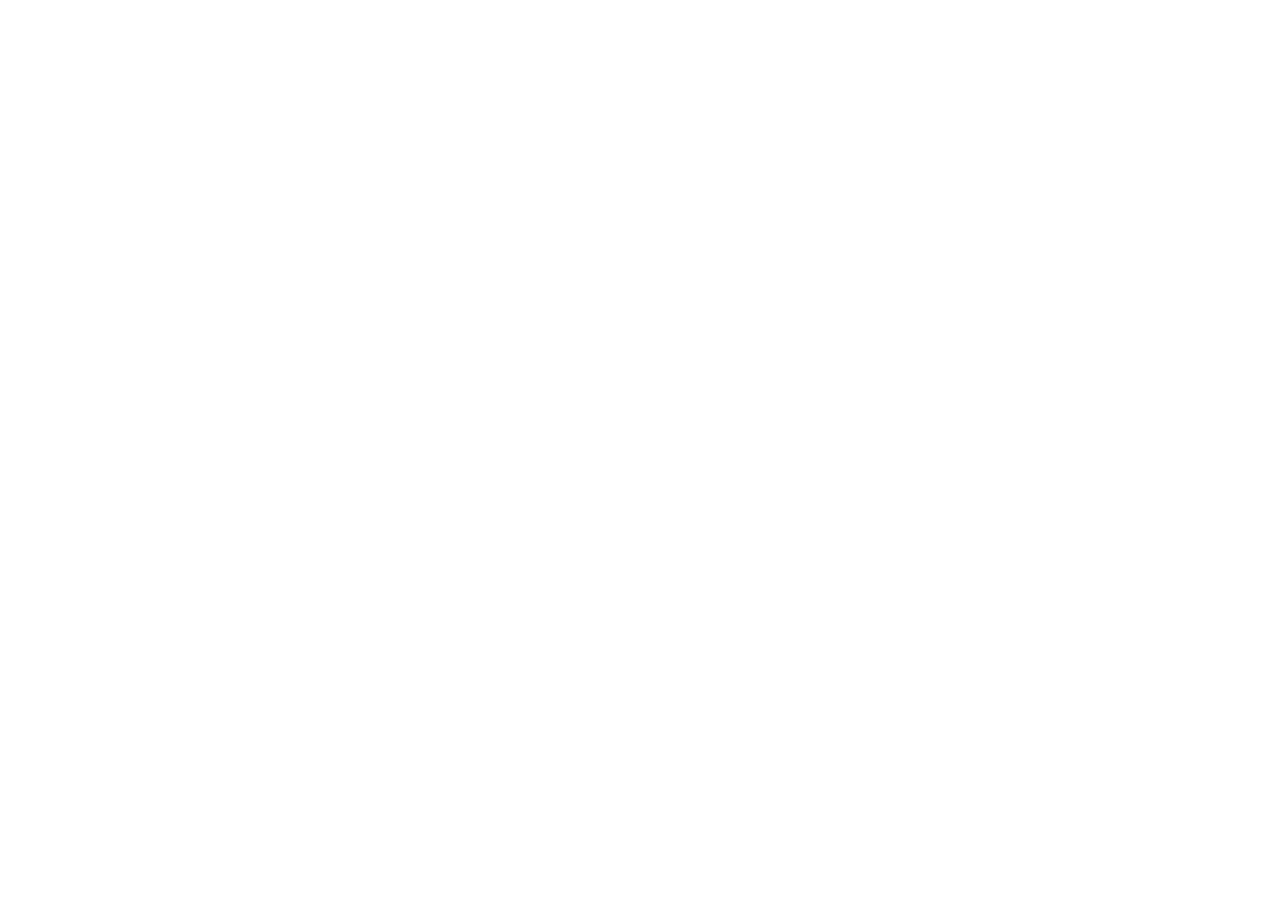
==== commit 241e276c: "Redirect pgs.familypd.org to the PGS dashboard" ====
--- a/index.html
+++ b/index.html
@@ -3,289 +3,112 @@
 <head>
   <meta charset="UTF-8">
   <meta name="viewport" content="width=device-width, initial-scale=1">
-  <meta name="description" content="FamilyPD PGS Assistant: unofficial educator-created guidance for organizing CCSD Professional Growth System contact-unit activities completed on or after May 1, 2024.">
-  <meta name="theme-color" content="#17365d">
-  <title>FamilyPD PGS Assistant</title>
-  <link rel="stylesheet" href="assets/css/site.css">
+  <meta name="robots" content="noindex">
+  <meta http-equiv="refresh" content="1; url=https://script.google.com/macros/s/AKfycbz55RZG8wA5_1kHKOR1OVAEkAplVyhpGuIvTC6igz8/exec">
+  <title>Opening FamilyPD PGS Assistant</title>
+  <style>
+    :root {
+      --navy: #17365d;
+      --blue: #2f75b5;
+      --gold: #f2b33d;
+      --bg: #f4f7fb;
+      --muted: #64748b;
+    }
+    * { box-sizing: border-box; }
+    body {
+      margin: 0;
+      min-height: 100vh;
+      display: grid;
+      place-items: center;
+      padding: 24px;
+      font-family: Inter, "Segoe UI", Arial, sans-serif;
+      background:
+        radial-gradient(circle at 85% 15%, rgba(47,117,181,.16), transparent 28rem),
+        var(--bg);
+      color: #1f2937;
+    }
+    .card {
+      width: min(640px, 100%);
+      padding: 34px;
+      border: 1px solid #d9e1ea;
+      border-radius: 22px;
+      background: white;
+      box-shadow: 0 18px 45px rgba(23,54,93,.14);
+      text-align: center;
+    }
+    .mark {
+      width: 64px;
+      height: 64px;
+      margin: 0 auto 18px;
+      display: grid;
+      place-items: center;
+      border-radius: 18px;
+      background: var(--navy);
+      color: white;
+      font-weight: 900;
+      font-size: 24px;
+    }
+    h1 {
+      margin: 0 0 10px;
+      color: var(--navy);
+      font-size: clamp(28px, 6vw, 42px);
+      line-height: 1.05;
+    }
+    p {
+      margin: 0 auto 22px;
+      max-width: 510px;
+      color: var(--muted);
+      line-height: 1.6;
+    }
+    .button {
+      display: inline-flex;
+      align-items: center;
+      justify-content: center;
+      min-height: 48px;
+      padding: 12px 18px;
+      border-radius: 12px;
+      background: var(--gold);
+      color: #0b2139;
+      text-decoration: none;
+      font-weight: 900;
+    }
+    .spinner {
+      width: 38px;
+      height: 38px;
+      margin: 18px auto 0;
+      border: 4px solid #dce8f2;
+      border-top-color: var(--blue);
+      border-radius: 50%;
+      animation: spin .8s linear infinite;
+    }
+    @keyframes spin { to { transform: rotate(360deg); } }
+    small {
+      display: block;
+      margin-top: 20px;
+      color: var(--muted);
+    }
+  </style>
+  <script>
+    window.addEventListener('DOMContentLoaded', function () {
+      window.setTimeout(function () {
+        window.location.replace('https://script.google.com/macros/s/AKfycbz55RZG8wA5_1kHKOR1OVAEkAplVyhpGuIvTC6igz8/exec');
+      }, 250);
+    });
+  </script>
 </head>
 <body>
-  <a class="skip-link" href="#main-content">Skip to main content</a>
-
-  <header class="site-header">
-    <div class="header-inner">
-      <a class="brand" href="#home" aria-label="FamilyPD PGS Assistant home">
-        <span class="brand-mark">CU</span>
-        <span>
-          <strong>FamilyPD PGS Assistant</strong>
-          <small>Identify • Document • Prepare</small>
-        </span>
-      </a>
-
-      <button class="menu-button" id="menuButton" type="button"
-        aria-expanded="false" aria-controls="siteNav">
-        Menu
-      </button>
-
-      <nav id="siteNav" aria-label="Primary navigation">
-        <a href="#how-it-works">How It Works</a>
-        <a href="#deadlines">Deadlines</a>
-        <a href="#categories">Activities</a>
-        <a href="#videos">Videos</a>
-        <a href="#sources">Official Sources</a>
-      </nav>
-    </div>
-  </header>
-
-  <main id="main-content">
-    <section class="hero" id="home">
-      <div class="hero-content">
-        <div class="eyebrow">An open-source FamilyPD educator project</div>
-        <h1>Make PGS easier.<br><span>Enter once. Organize everything.</span></h1>
-        <p class="hero-copy">
-          A guided workspace designed to help CCSD licensed educators identify
-          a likely activity category, understand documentation expectations,
-          organize evidence, estimate Contact Units, and prepare for ELMS.
-        </p>
-
-        <div class="hero-actions">
-          <a class="button primary" id="assistantButton" href="#assistant-status">
-            Assistant setup in progress
-          </a>
-          <a class="button secondary"
-             href="https://www.ccsd.net/resources/ccsd-professional-growth-system-pgs"
-             target="_blank" rel="noopener">
-            Open Official CCSD PGS Resources
-          </a>
-        </div>
-
-        <div class="hero-points" aria-label="Project highlights">
-          <span>✓ Guided category matching</span>
-          <span>✓ One master activity record</span>
-          <span>✓ Evidence and ELMS preparation</span>
-        </div>
-      </div>
-
-      <div class="hero-panel" aria-label="PGS workflow preview">
-        <div class="panel-label">ONE-ENTRY WORKFLOW</div>
-        <div class="workflow-preview">
-          <div><span>1</span><p><strong>Describe</strong>Your professional activity</p></div>
-          <div><span>2</span><p><strong>Match</strong>Compare likely PGS activities</p></div>
-          <div><span>3</span><p><strong>Document</strong>Prepare the right evidence</p></div>
-          <div><span>4</span><p><strong>Submit</strong>Use the ELMS-ready record</p></div>
-        </div>
-      </div>
-    </section>
-
-    <section class="scope-banner" aria-labelledby="scope-heading">
-      <div class="scope-icon" aria-hidden="true">📅</div>
-      <div>
-        <h2 id="scope-heading">Applies only to activities occurring on or after May 1, 2024</h2>
-        <p>
-          The assistant, calculator, category matcher, evidence guidance,
-          folder tools, and ELMS-preparation tools use the current PGS rule era.
-          Activities completed before May 1, 2024 must be reviewed under the
-          guide and maximums that applied at that time.
-        </p>
-      </div>
-    </section>
-
-    <section class="section" id="how-it-works">
-      <div class="section-heading">
-        <div class="eyebrow">Designed around teachers—not spreadsheets</div>
-        <h2>One activity record powers the full process</h2>
-        <p>
-          Teachers should not have to enter the same activity into a dashboard,
-          spreadsheet, evidence checklist, and document generator separately.
-        </p>
-      </div>
-
-      <div class="feature-grid">
-        <article class="feature-card">
-          <div class="feature-icon blue">🧭</div>
-          <h3>Find My Category</h3>
-          <p>
-            Describe the work in plain language. The assistant recommends the
-            strongest match, explains why, and shows close alternatives.
-          </p>
-        </article>
-        <article class="feature-card">
-          <div class="feature-icon green">🧮</div>
-          <h3>Estimate Carefully</h3>
-          <p>
-            Use activity-specific calculations, maximums, fixed values,
-            payment rules, exceptions, and manual-review warnings.
-          </p>
-        </article>
-        <article class="feature-card">
-          <div class="feature-icon gold">📎</div>
-          <h3>Prepare Evidence</h3>
-          <p>
-            See the required documentation, form timing, signatures,
-            limitations, and final single-file submission expectations.
-          </p>
-        </article>
-        <article class="feature-card">
-          <div class="feature-icon purple">📊</div>
-          <h3>Track One Record</h3>
-          <p>
-            The private workspace will use one teacher-owned Activity Log to
-            support totals, Drive links, evidence status, and ELMS preparation.
-          </p>
-        </article>
-      </div>
-    </section>
-
-    <section class="section deadlines-section" id="deadlines">
-      <div class="section-heading">
-        <div class="eyebrow">Annual advancement timeline</div>
-        <h2>Three deadlines teachers cannot afford to miss</h2>
-        <p>Always confirm the current dates on the official CCSD PGS page.</p>
-      </div>
-
-      <div class="deadline-grid">
-        <article class="deadline-card">
-          <div class="deadline-date"><span>JUN</span><strong>1</strong></div>
-          <div>
-            <h3>Request Column Advancement</h3>
-            <p>
-              Submit the request for advancement for the next contract year.
-            </p>
-          </div>
-        </article>
-        <article class="deadline-card">
-          <div class="deadline-date"><span>AUG</span><strong>31</strong></div>
-          <div>
-            <h3>Complete Requirements</h3>
-            <p>
-              Finish all hours and coursework being used for the current
-              advancement cycle.
-            </p>
-          </div>
-        </article>
-        <article class="deadline-card">
-          <div class="deadline-date"><span>OCT</span><strong>1</strong></div>
-          <div>
-            <h3>Submit Documentation</h3>
-            <p>
-              Submit required activity documentation through ELMS by the
-              annual deadline.
-            </p>
-          </div>
-        </article>
-      </div>
-
-      <div class="deadline-warning">
-        <strong>Original-document warning:</strong>
-        CCSD requires original, unaltered documentation from the issuing
-        organization. The assistant will help organize evidence; it must never
-        be used to alter an official certificate, transcript, award notice, or
-        other issuing-organization document.
-      </div>
-    </section>
-
-    <section class="section" id="categories">
-      <div class="section-heading">
-        <div class="eyebrow">Complete current activity library</div>
-        <h2>More than a short dropdown</h2>
-        <p>
-          The private matcher maps 43 current activity options across the major
-          PGS families below, while keeping removed historical activities out of
-          the current-choice list.
-        </p>
-      </div>
-
-      <div class="category-grid">
-        <article><span>🎓</span><h3>College Coursework</h3><p>Approved and non-approved universities, education and non-education courses, and multicultural coursework.</p></article>
-        <article><span>🏫</span><h3>District & School PD</h3><p>District courses, RPDP, CCEA, Vegas PBS, school/site PD, teaching, course development, and PLCs.</p></article>
-        <article><span>👥</span><h3>Student-Based Activities</h3><p>IEP/MDT work, extracurricular advising, coaching, academic trips, tutoring, and summer school.</p></article>
-        <article><span>🏛️</span><h3>School & Community</h3><p>Parent/community engagement, SOT service, schoolwide planning, and university-student assignments.</p></article>
-        <article><span>🤝</span><h3>Mentoring</h3><p>Qualifying mentor and mentee relationships with role-specific documentation and limits.</p></article>
-        <article><span>🏆</span><h3>Awards & Grants</h3><p>Community, state, and national awards plus grants that directly benefit students, school, or community.</p></article>
-        <article><span>🌐</span><h3>External Professional Learning</h3><p>Conferences, webinars, presentations, micro-credentials, and National Board activities.</p></article>
-        <article><span>📜</span><h3>Licensure & Specialty CEUs</h3><p>Additional endorsements and qualifying continuing education for specialty licensed professionals.</p></article>
-      </div>
-    </section>
-
-    <section class="section assistant-status" id="assistant-status">
-      <div>
-        <div class="eyebrow">Private teacher workspace</div>
-        <h2 id="assistantStatusHeading">The assistant is being connected</h2>
-        <p id="assistantStatusText">
-          The public site is live. The next deployment connects the private
-          Google Workspace assistant, which creates a teacher-owned Sheet and
-          Drive workspace without placing private teacher records in GitHub.
-        </p>
-      </div>
-      <a class="button primary disabled" id="assistantStatusButton"
-         href="#assistant-status" aria-disabled="true">
-        Private workspace coming next
-      </a>
-    </section>
-
-    <section class="section" id="videos">
-      <div class="section-heading">
-        <div class="eyebrow">FamilyPD video library</div>
-        <h2>Short lessons for each major decision</h2>
-        <p>
-          Videos will follow the same workflow as the assistant so teachers can
-          watch only the step they need.
-        </p>
-      </div>
-
-      <div class="video-grid">
-        <article class="video-card">
-          <div class="video-thumb navy">PGS<br>101</div>
-          <div><span>FOUNDATIONS</span><h3>PGS, CUs, and Column Advancement</h3><p>What the system is and where the assistant fits.</p></div>
-        </article>
-        <article class="video-card">
-          <div class="video-thumb blue">🧭</div>
-          <div><span>CATEGORIES</span><h3>How to Classify an Activity</h3><p>Learn why similar-looking work may fall under different activity options.</p></div>
-        </article>
-        <article class="video-card">
-          <div class="video-thumb green">📎</div>
-          <div><span>EVIDENCE</span><h3>Build the Submission Packet</h3><p>Forms, signatures, supporting evidence, sharing, and single-file preparation.</p></div>
-        </article>
-      </div>
-      <p class="coming-soon">Video links will be added as each FamilyPD tutorial is published.</p>
-    </section>
-
-    <section class="section sources-section" id="sources">
-      <div class="section-heading">
-        <div class="eyebrow">Use official guidance as the authority</div>
-        <h2>Official sources and support</h2>
-      </div>
-
-      <div class="source-grid">
-        <a href="https://www.ccsd.net/resources/ccsd-professional-growth-system-pgs"
-           target="_blank" rel="noopener">
-          <strong>CCSD Professional Growth System</strong>
-          <span>Reference guides, forms, documentation requirements, announcements, deadlines, and tutorials ↗</span>
-        </a>
-        <a href="https://www.ccsd.net/resources/elms"
-           target="_blank" rel="noopener">
-          <strong>CCSD ELMS</strong>
-          <span>District professional-development registration and official PGS documentation tracking ↗</span>
-        </a>
-        <div>
-          <strong>PGS Department</strong>
-          <span>702-799-4747<br>pgs@nv.ccsd.net</span>
-        </div>
-      </div>
-    </section>
+  <main class="card">
+    <div class="mark">CU</div>
+    <h1>Opening your PGS Assistant</h1>
+    <p>
+      You are being securely redirected to the private FamilyPD PGS dashboard.
+      Google may ask you to sign in with an authorized account.
+    </p>
+    <a class="button" href="https://script.google.com/macros/s/AKfycbz55RZG8wA5_1kHKOR1OVAEkAplVyhpGuIvTC6igz8/exec">Open the PGS Dashboard</a>
+    <div class="spinner" aria-hidden="true"></div>
+    <small>
+      This assistant applies only to activities occurring on or after May 1, 2024.
+    </small>
   </main>
-
-  <footer class="site-footer">
-    <div>
-      <strong>FamilyPD PGS Assistant</strong>
-      <p>An unofficial educator-created, open-source guidance project.</p>
-    </div>
-    <p>
-      This project does not replace CCSD, CCEA, the official PGS Reference
-      Guide, ELMS, Human Resources guidance, or final PGS approval.
-    </p>
-  </footer>
-
-  <script src="assets/js/site-config.js"></script>
-  <script src="assets/js/site.js"></script>
 </body>
 </html>
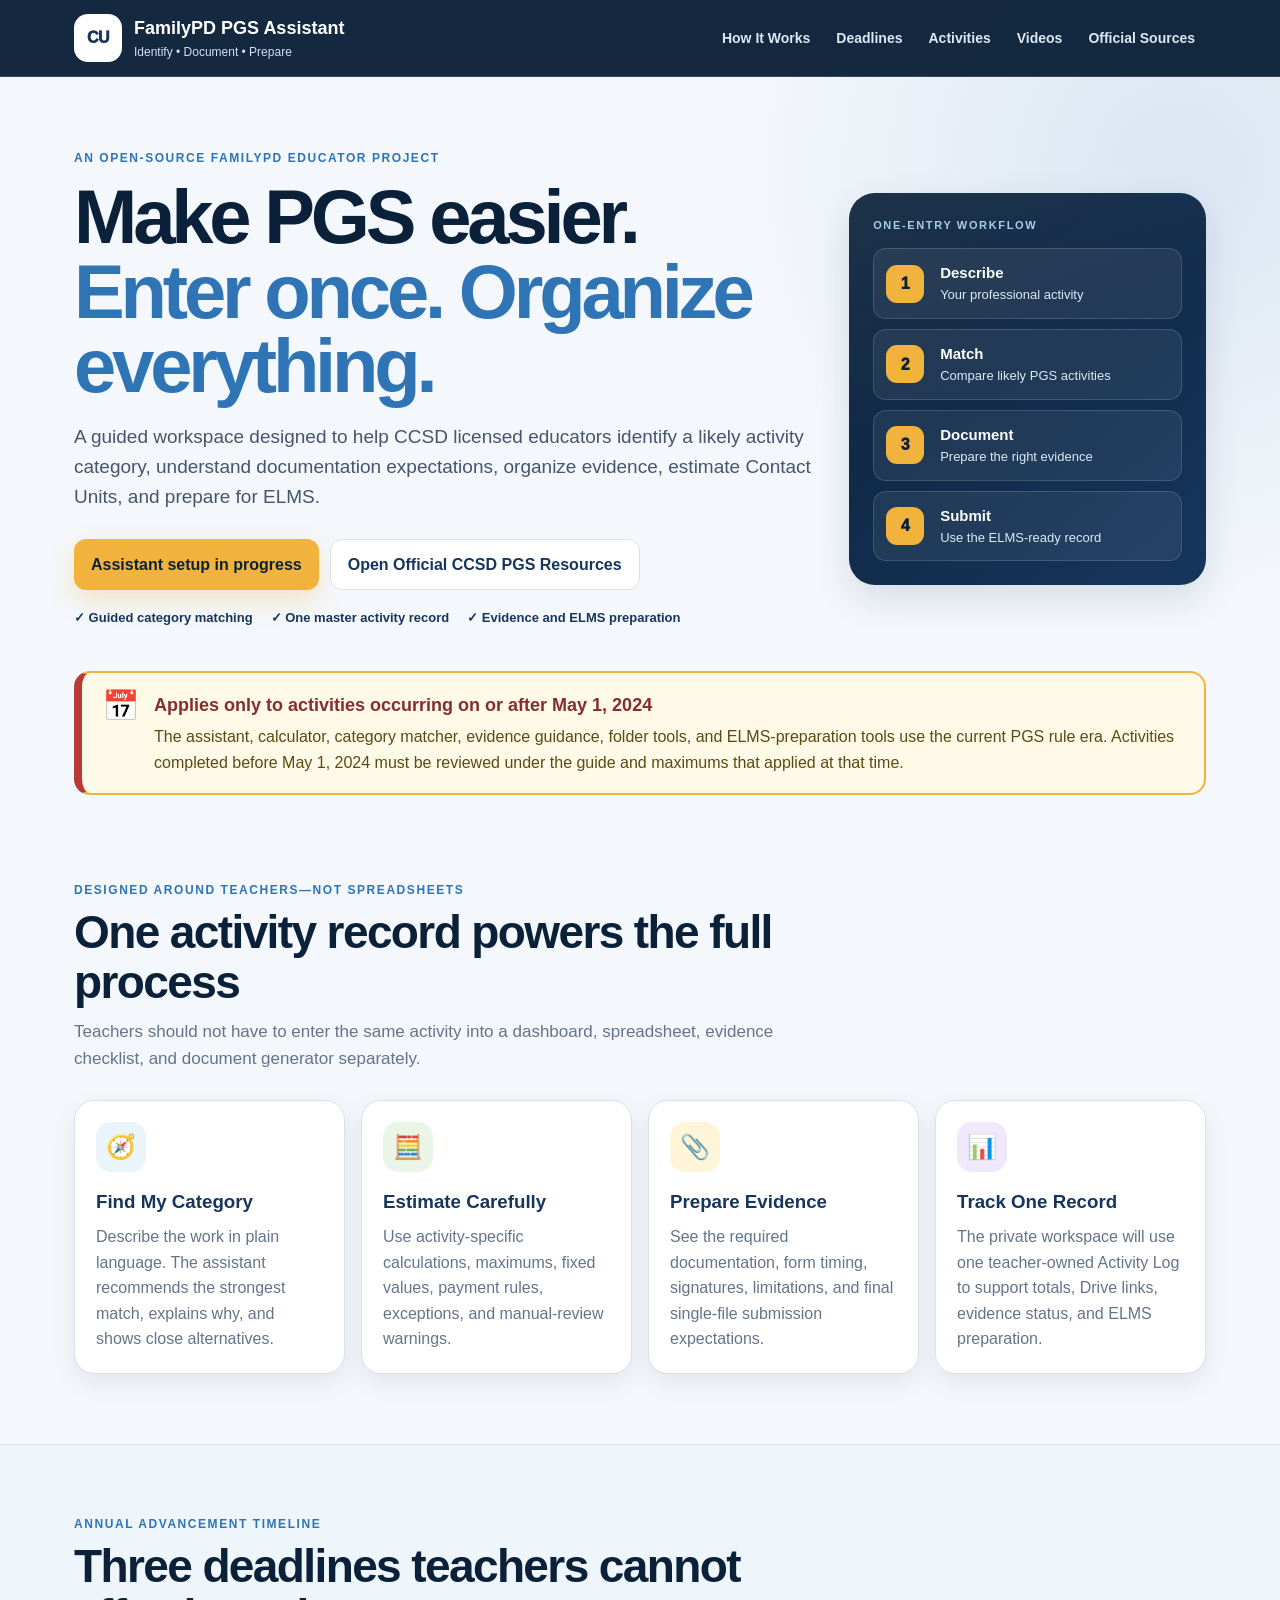
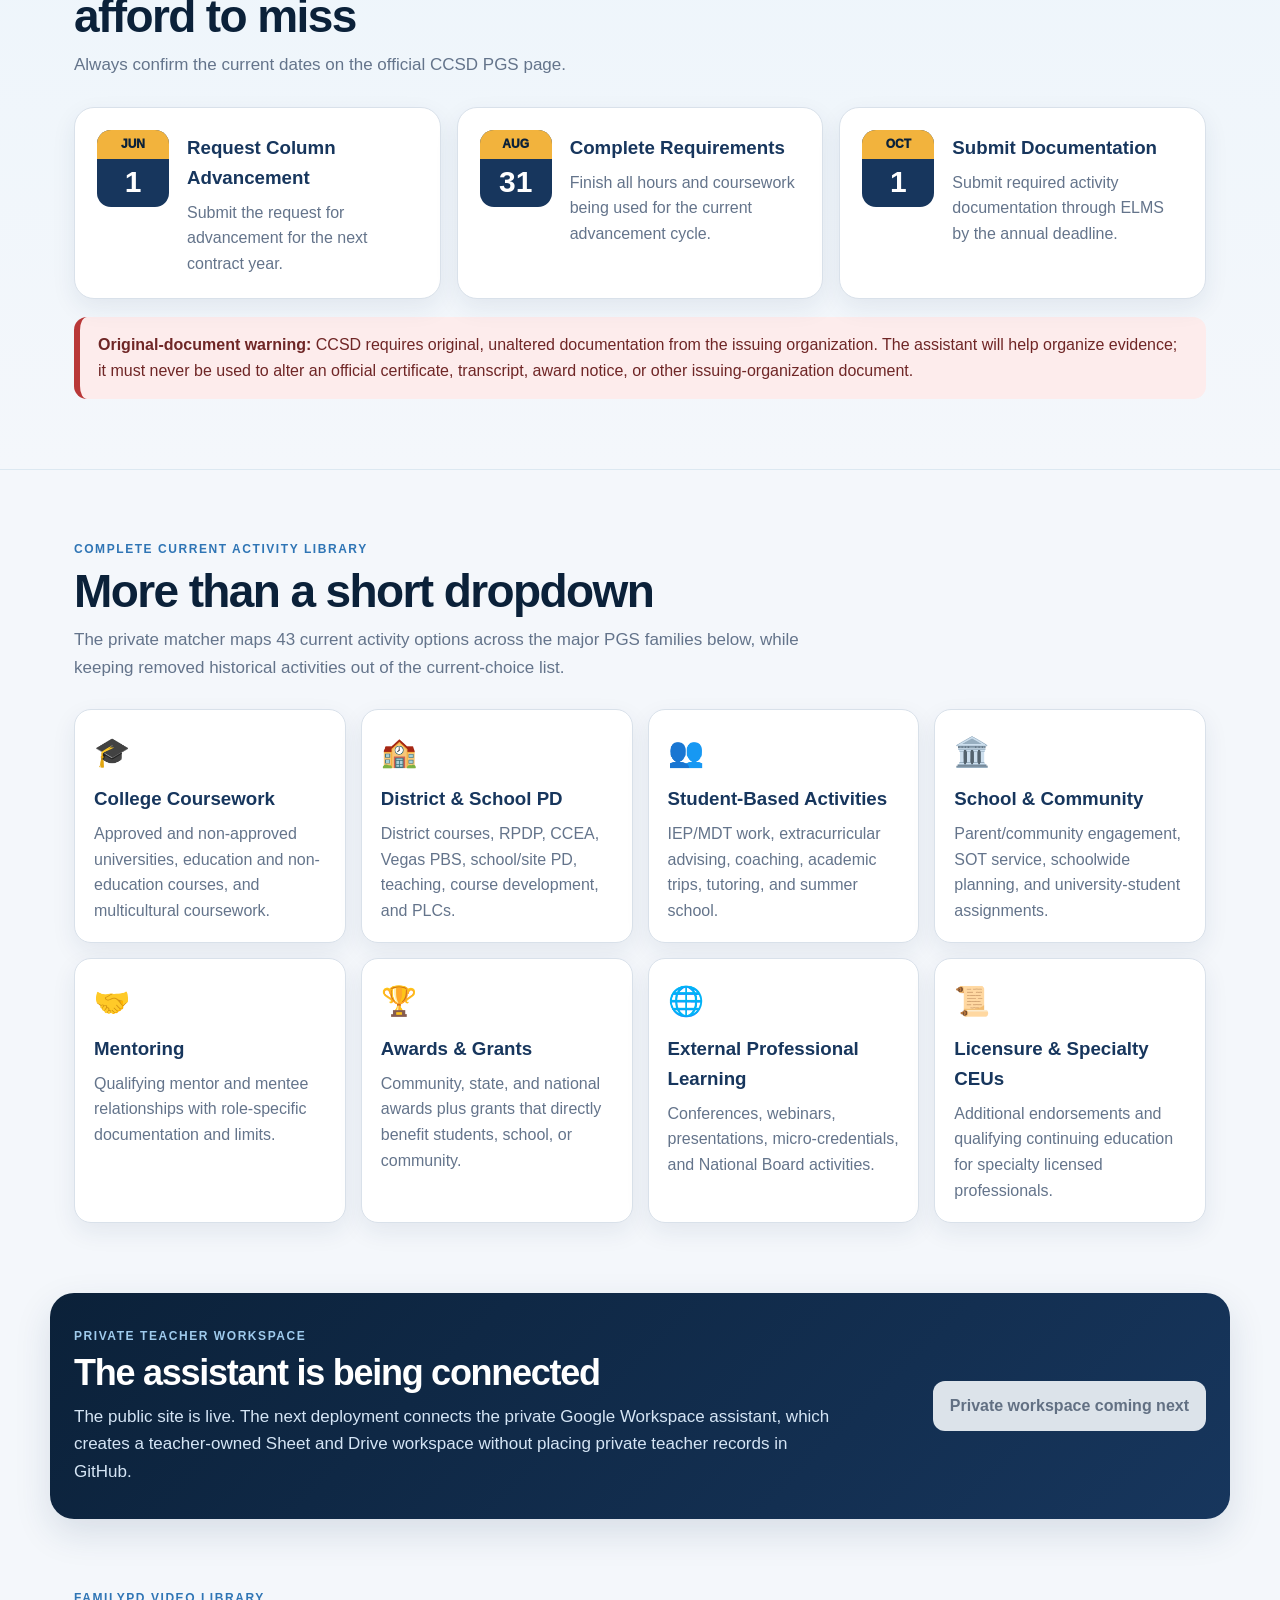
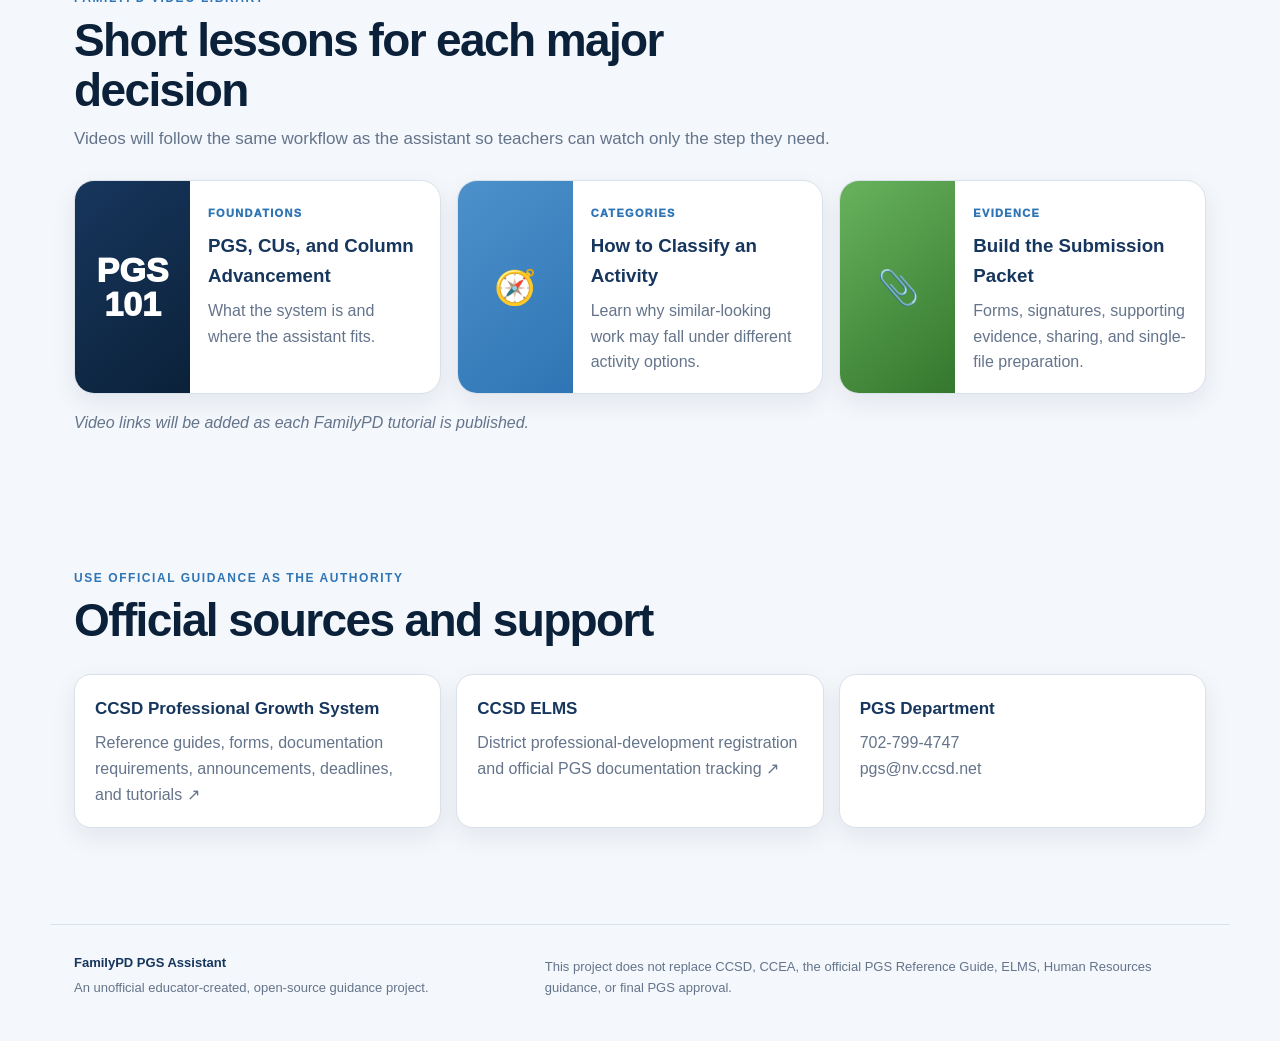
==== commit 778a6d6e: "Update activity categories" ====
--- a/index.html
+++ b/index.html
@@ -3,112 +3,289 @@
 <head>
   <meta charset="UTF-8">
   <meta name="viewport" content="width=device-width, initial-scale=1">
-  <meta name="robots" content="noindex">
-  <meta http-equiv="refresh" content="1; url=https://script.google.com/macros/s/AKfycbz55RZG8wA5_1kHKOR1OVAEkAplVyhpGuIvTC6igz8/exec">
-  <title>Opening FamilyPD PGS Assistant</title>
-  <style>
-    :root {
-      --navy: #17365d;
-      --blue: #2f75b5;
-      --gold: #f2b33d;
-      --bg: #f4f7fb;
-      --muted: #64748b;
-    }
-    * { box-sizing: border-box; }
-    body {
-      margin: 0;
-      min-height: 100vh;
-      display: grid;
-      place-items: center;
-      padding: 24px;
-      font-family: Inter, "Segoe UI", Arial, sans-serif;
-      background:
-        radial-gradient(circle at 85% 15%, rgba(47,117,181,.16), transparent 28rem),
-        var(--bg);
-      color: #1f2937;
-    }
-    .card {
-      width: min(640px, 100%);
-      padding: 34px;
-      border: 1px solid #d9e1ea;
-      border-radius: 22px;
-      background: white;
-      box-shadow: 0 18px 45px rgba(23,54,93,.14);
-      text-align: center;
-    }
-    .mark {
-      width: 64px;
-      height: 64px;
-      margin: 0 auto 18px;
-      display: grid;
-      place-items: center;
-      border-radius: 18px;
-      background: var(--navy);
-      color: white;
-      font-weight: 900;
-      font-size: 24px;
-    }
-    h1 {
-      margin: 0 0 10px;
-      color: var(--navy);
-      font-size: clamp(28px, 6vw, 42px);
-      line-height: 1.05;
-    }
-    p {
-      margin: 0 auto 22px;
-      max-width: 510px;
-      color: var(--muted);
-      line-height: 1.6;
-    }
-    .button {
-      display: inline-flex;
-      align-items: center;
-      justify-content: center;
-      min-height: 48px;
-      padding: 12px 18px;
-      border-radius: 12px;
-      background: var(--gold);
-      color: #0b2139;
-      text-decoration: none;
-      font-weight: 900;
-    }
-    .spinner {
-      width: 38px;
-      height: 38px;
-      margin: 18px auto 0;
-      border: 4px solid #dce8f2;
-      border-top-color: var(--blue);
-      border-radius: 50%;
-      animation: spin .8s linear infinite;
-    }
-    @keyframes spin { to { transform: rotate(360deg); } }
-    small {
-      display: block;
-      margin-top: 20px;
-      color: var(--muted);
-    }
-  </style>
-  <script>
-    window.addEventListener('DOMContentLoaded', function () {
-      window.setTimeout(function () {
-        window.location.replace('https://script.google.com/macros/s/AKfycbz55RZG8wA5_1kHKOR1OVAEkAplVyhpGuIvTC6igz8/exec');
-      }, 250);
-    });
-  </script>
+  <meta name="description" content="FamilyPD PGS Assistant: unofficial educator-created guidance for organizing CCSD Professional Growth System contact-unit activities completed on or after May 1, 2024.">
+  <meta name="theme-color" content="#17365d">
+  <title>FamilyPD PGS Assistant</title>
+  <link rel="stylesheet" href="assets/css/site.css">
 </head>
 <body>
-  <main class="card">
-    <div class="mark">CU</div>
-    <h1>Opening your PGS Assistant</h1>
+  <a class="skip-link" href="#main-content">Skip to main content</a>
+
+  <header class="site-header">
+    <div class="header-inner">
+      <a class="brand" href="#home" aria-label="FamilyPD PGS Assistant home">
+        <span class="brand-mark">CU</span>
+        <span>
+          <strong>FamilyPD PGS Assistant</strong>
+          <small>Identify • Document • Prepare</small>
+        </span>
+      </a>
+
+      <button class="menu-button" id="menuButton" type="button"
+        aria-expanded="false" aria-controls="siteNav">
+        Menu
+      </button>
+
+      <nav id="siteNav" aria-label="Primary navigation">
+        <a href="#how-it-works">How It Works</a>
+        <a href="#deadlines">Deadlines</a>
+        <a href="#categories">Activities</a>
+        <a href="#videos">Videos</a>
+        <a href="#sources">Official Sources</a>
+      </nav>
+    </div>
+  </header>
+
+  <main id="main-content">
+    <section class="hero" id="home">
+      <div class="hero-content">
+        <div class="eyebrow">An open-source FamilyPD educator project</div>
+        <h1>Make PGS easier.<br><span>Enter once. Organize everything.</span></h1>
+        <p class="hero-copy">
+          A guided workspace designed to help CCSD licensed educators identify
+          a likely activity category, understand documentation expectations,
+          organize evidence, estimate Contact Units, and prepare for ELMS.
+        </p>
+
+        <div class="hero-actions">
+          <a class="button primary" id="assistantButton" href="#assistant-status">
+            Assistant setup in progress
+          </a>
+          <a class="button secondary"
+             href="https://www.ccsd.net/resources/ccsd-professional-growth-system-pgs"
+             target="_blank" rel="noopener">
+            Open Official CCSD PGS Resources
+          </a>
+        </div>
+
+        <div class="hero-points" aria-label="Project highlights">
+          <span>✓ Guided category matching</span>
+          <span>✓ One master activity record</span>
+          <span>✓ Evidence and ELMS preparation</span>
+        </div>
+      </div>
+
+      <div class="hero-panel" aria-label="PGS workflow preview">
+        <div class="panel-label">ONE-ENTRY WORKFLOW</div>
+        <div class="workflow-preview">
+          <div><span>1</span><p><strong>Describe</strong>Your professional activity</p></div>
+          <div><span>2</span><p><strong>Match</strong>Compare likely PGS activities</p></div>
+          <div><span>3</span><p><strong>Document</strong>Prepare the right evidence</p></div>
+          <div><span>4</span><p><strong>Submit</strong>Use the ELMS-ready record</p></div>
+        </div>
+      </div>
+    </section>
+
+    <section class="scope-banner" aria-labelledby="scope-heading">
+      <div class="scope-icon" aria-hidden="true">📅</div>
+      <div>
+        <h2 id="scope-heading">Applies only to activities occurring on or after May 1, 2024</h2>
+        <p>
+          The assistant, calculator, category matcher, evidence guidance,
+          folder tools, and ELMS-preparation tools use the current PGS rule era.
+          Activities completed before May 1, 2024 must be reviewed under the
+          guide and maximums that applied at that time.
+        </p>
+      </div>
+    </section>
+
+    <section class="section" id="how-it-works">
+      <div class="section-heading">
+        <div class="eyebrow">Designed around teachers—not spreadsheets</div>
+        <h2>One activity record powers the full process</h2>
+        <p>
+          Teachers should not have to enter the same activity into a dashboard,
+          spreadsheet, evidence checklist, and document generator separately.
+        </p>
+      </div>
+
+      <div class="feature-grid">
+        <article class="feature-card">
+          <div class="feature-icon blue">🧭</div>
+          <h3>Find My Category</h3>
+          <p>
+            Describe the work in plain language. The assistant recommends the
+            strongest match, explains why, and shows close alternatives.
+          </p>
+        </article>
+        <article class="feature-card">
+          <div class="feature-icon green">🧮</div>
+          <h3>Estimate Carefully</h3>
+          <p>
+            Use activity-specific calculations, maximums, fixed values,
+            payment rules, exceptions, and manual-review warnings.
+          </p>
+        </article>
+        <article class="feature-card">
+          <div class="feature-icon gold">📎</div>
+          <h3>Prepare Evidence</h3>
+          <p>
+            See the required documentation, form timing, signatures,
+            limitations, and final single-file submission expectations.
+          </p>
+        </article>
+        <article class="feature-card">
+          <div class="feature-icon purple">📊</div>
+          <h3>Track One Record</h3>
+          <p>
+            The private workspace will use one teacher-owned Activity Log to
+            support totals, Drive links, evidence status, and ELMS preparation.
+          </p>
+        </article>
+      </div>
+    </section>
+
+    <section class="section deadlines-section" id="deadlines">
+      <div class="section-heading">
+        <div class="eyebrow">Annual advancement timeline</div>
+        <h2>Three deadlines teachers cannot afford to miss</h2>
+        <p>Always confirm the current dates on the official CCSD PGS page.</p>
+      </div>
+
+      <div class="deadline-grid">
+        <article class="deadline-card">
+          <div class="deadline-date"><span>JUN</span><strong>1</strong></div>
+          <div>
+            <h3>Request Column Advancement</h3>
+            <p>
+              Submit the request for advancement for the next contract year.
+            </p>
+          </div>
+        </article>
+        <article class="deadline-card">
+          <div class="deadline-date"><span>AUG</span><strong>31</strong></div>
+          <div>
+            <h3>Complete Requirements</h3>
+            <p>
+              Finish all hours and coursework being used for the current
+              advancement cycle.
+            </p>
+          </div>
+        </article>
+        <article class="deadline-card">
+          <div class="deadline-date"><span>OCT</span><strong>1</strong></div>
+          <div>
+            <h3>Submit Documentation</h3>
+            <p>
+              Submit required activity documentation through ELMS by the
+              annual deadline.
+            </p>
+          </div>
+        </article>
+      </div>
+
+      <div class="deadline-warning">
+        <strong>Original-document warning:</strong>
+        CCSD requires original, unaltered documentation from the issuing
+        organization. The assistant will help organize evidence; it must never
+        be used to alter an official certificate, transcript, award notice, or
+        other issuing-organization document.
+      </div>
+    </section>
+
+    <section class="section" id="categories">
+      <div class="section-heading">
+        <div class="eyebrow">Complete current activity library</div>
+        <h2>More than a short dropdown</h2>
+        <p>
+          The private matcher maps 43 current activity options across the major
+          PGS families below, while keeping removed historical activities out of
+          the current-choice list.
+        </p>
+      </div>
+
+      <div class="category-grid">
+        <article><span>🎓</span><h3>College Coursework</h3><p>Approved and non-approved universities, education and non-education courses, and multicultural coursework.</p></article>
+        <article><span>🏫</span><h3>District & School PD</h3><p>District courses, RPDP, CCEA, Vegas PBS, school/site PD, teaching, course development, and PLCs.</p></article>
+        <article><span>👥</span><h3>Student-Based Activities</h3><p>IEP/MDT work, extracurricular advising, coaching, academic trips, tutoring, and summer school.</p></article>
+        <article><span>🏛️</span><h3>School & Community</h3><p>Parent/community engagement, SOT service, schoolwide planning, and university-student assignments.</p></article>
+        <article><span>🤝</span><h3>Mentoring</h3><p>Qualifying mentor and mentee relationships with role-specific documentation and limits.</p></article>
+        <article><span>🏆</span><h3>Awards & Grants</h3><p>Community, state, and national awards plus grants that directly benefit students, school, or community.</p></article>
+        <article><span>🌐</span><h3>External Professional Learning</h3><p>Conferences, webinars, presentations, micro-credentials, and National Board activities.</p></article>
+        <article><span>📜</span><h3>Licensure & Specialty CEUs</h3><p>Additional endorsements and qualifying continuing education for specialty licensed professionals.</p></article>
+      </div>
+    </section>
+
+    <section class="section assistant-status" id="assistant-status">
+      <div>
+        <div class="eyebrow">Private teacher workspace</div>
+        <h2 id="assistantStatusHeading">The assistant is being connected</h2>
+        <p id="assistantStatusText">
+          The public site is live. The next deployment connects the private
+          Google Workspace assistant, which creates a teacher-owned Sheet and
+          Drive workspace without placing private teacher records in GitHub.
+        </p>
+      </div>
+      <a class="button primary disabled" id="assistantStatusButton"
+         href="#assistant-status" aria-disabled="true">
+        Private workspace coming next
+      </a>
+    </section>
+
+    <section class="section" id="videos">
+      <div class="section-heading">
+        <div class="eyebrow">FamilyPD video library</div>
+        <h2>Short lessons for each major decision</h2>
+        <p>
+          Videos will follow the same workflow as the assistant so teachers can
+          watch only the step they need.
+        </p>
+      </div>
+
+      <div class="video-grid">
+        <article class="video-card">
+          <div class="video-thumb navy">PGS<br>101</div>
+          <div><span>FOUNDATIONS</span><h3>PGS, CUs, and Column Advancement</h3><p>What the system is and where the assistant fits.</p></div>
+        </article>
+        <article class="video-card">
+          <div class="video-thumb blue">🧭</div>
+          <div><span>CATEGORIES</span><h3>How to Classify an Activity</h3><p>Learn why similar-looking work may fall under different activity options.</p></div>
+        </article>
+        <article class="video-card">
+          <div class="video-thumb green">📎</div>
+          <div><span>EVIDENCE</span><h3>Build the Submission Packet</h3><p>Forms, signatures, supporting evidence, sharing, and single-file preparation.</p></div>
+        </article>
+      </div>
+      <p class="coming-soon">Video links will be added as each FamilyPD tutorial is published.</p>
+    </section>
+
+    <section class="section sources-section" id="sources">
+      <div class="section-heading">
+        <div class="eyebrow">Use official guidance as the authority</div>
+        <h2>Official sources and support</h2>
+      </div>
+
+      <div class="source-grid">
+        <a href="https://www.ccsd.net/resources/ccsd-professional-growth-system-pgs"
+           target="_blank" rel="noopener">
+          <strong>CCSD Professional Growth System</strong>
+          <span>Reference guides, forms, documentation requirements, announcements, deadlines, and tutorials ↗</span>
+        </a>
+        <a href="https://www.ccsd.net/resources/elms"
+           target="_blank" rel="noopener">
+          <strong>CCSD ELMS</strong>
+          <span>District professional-development registration and official PGS documentation tracking ↗</span>
+        </a>
+        <div>
+          <strong>PGS Department</strong>
+          <span>702-799-4747<br>pgs@nv.ccsd.net</span>
+        </div>
+      </div>
+    </section>
+  </main>
+
+  <footer class="site-footer">
+    <div>
+      <strong>FamilyPD PGS Assistant</strong>
+      <p>An unofficial educator-created, open-source guidance project.</p>
+    </div>
     <p>
-      You are being securely redirected to the private FamilyPD PGS dashboard.
-      Google may ask you to sign in with an authorized account.
+      This project does not replace CCSD, CCEA, the official PGS Reference
+      Guide, ELMS, Human Resources guidance, or final PGS approval.
     </p>
-    <a class="button" href="https://script.google.com/macros/s/AKfycbz55RZG8wA5_1kHKOR1OVAEkAplVyhpGuIvTC6igz8/exec">Open the PGS Dashboard</a>
-    <div class="spinner" aria-hidden="true"></div>
-    <small>
-      This assistant applies only to activities occurring on or after May 1, 2024.
-    </small>
-  </main>
+  </footer>
+
+  <script src="assets/js/site-config.js"></script>
+  <script src="assets/js/site.js"></script>
 </body>
 </html>
--- a/assets/css/site.css
+++ b/assets/css/site.css
@@ -0,0 +1,507 @@
+:root {
+  --navy: #17365d;
+  --navy-dark: #0b2139;
+  --blue: #2f75b5;
+  --blue-light: #eaf4fb;
+  --green: #4d9b45;
+  --green-light: #e9f6e7;
+  --gold: #f2b33d;
+  --gold-light: #fff5d9;
+  --purple: #6f42c1;
+  --purple-light: #efe9fb;
+  --red: #b93838;
+  --red-light: #fdecec;
+  --ink: #1f2937;
+  --muted: #64748b;
+  --line: #d9e1ea;
+  --surface: #ffffff;
+  --background: #f4f7fb;
+  --shadow: 0 14px 36px rgba(23, 54, 93, .13);
+  --radius: 20px;
+  --max: 1180px;
+}
+
+* { box-sizing: border-box; }
+html { scroll-behavior: smooth; }
+body {
+  margin: 0;
+  font-family: Inter, "Segoe UI", Arial, sans-serif;
+  color: var(--ink);
+  background:
+    radial-gradient(circle at 92% 4%, rgba(47,117,181,.13), transparent 27rem),
+    var(--background);
+  line-height: 1.6;
+}
+a { color: inherit; }
+button, input, select, textarea { font: inherit; }
+
+.skip-link {
+  position: fixed;
+  top: -100px;
+  left: 18px;
+  z-index: 1000;
+  background: var(--gold);
+  color: var(--navy-dark);
+  padding: 10px 14px;
+  border-radius: 8px;
+  font-weight: 800;
+}
+.skip-link:focus { top: 14px; }
+
+.site-header {
+  position: sticky;
+  top: 0;
+  z-index: 50;
+  background: rgba(11, 33, 57, .96);
+  color: white;
+  border-bottom: 1px solid rgba(255,255,255,.14);
+  backdrop-filter: blur(12px);
+}
+.header-inner {
+  max-width: var(--max);
+  min-height: 76px;
+  margin: auto;
+  padding: 12px 24px;
+  display: flex;
+  align-items: center;
+  justify-content: space-between;
+  gap: 22px;
+}
+.brand {
+  display: flex;
+  align-items: center;
+  gap: 12px;
+  text-decoration: none;
+}
+.brand-mark {
+  width: 48px;
+  height: 48px;
+  display: grid;
+  place-items: center;
+  border-radius: 14px;
+  background: white;
+  color: var(--navy);
+  font-weight: 950;
+  letter-spacing: -.04em;
+}
+.brand strong { display: block; font-size: 18px; }
+.brand small { display: block; color: #cfe1f2; font-size: 12px; }
+
+nav { display: flex; align-items: center; gap: 4px; }
+nav a {
+  text-decoration: none;
+  color: #dce9f5;
+  padding: 10px 11px;
+  border-radius: 9px;
+  font-size: 14px;
+  font-weight: 700;
+}
+nav a:hover, nav a:focus-visible {
+  background: rgba(255,255,255,.12);
+  color: white;
+}
+.menu-button {
+  display: none;
+  border: 1px solid rgba(255,255,255,.28);
+  background: transparent;
+  color: white;
+  border-radius: 9px;
+  padding: 8px 12px;
+  font-weight: 800;
+}
+
+.hero {
+  max-width: var(--max);
+  margin: 0 auto;
+  padding: 72px 24px 42px;
+  display: grid;
+  grid-template-columns: minmax(0, 1.35fr) minmax(320px, .65fr);
+  gap: 34px;
+  align-items: center;
+}
+.eyebrow {
+  color: var(--blue);
+  text-transform: uppercase;
+  font-size: 12px;
+  font-weight: 900;
+  letter-spacing: .13em;
+}
+.hero h1 {
+  margin: 12px 0 18px;
+  color: var(--navy-dark);
+  font-size: clamp(44px, 7vw, 76px);
+  line-height: .98;
+  letter-spacing: -.055em;
+}
+.hero h1 span { color: var(--blue); }
+.hero-copy {
+  max-width: 760px;
+  margin: 0;
+  color: #45556b;
+  font-size: 19px;
+}
+.hero-actions {
+  display: flex;
+  flex-wrap: wrap;
+  gap: 11px;
+  margin: 26px 0 18px;
+}
+.button {
+  min-height: 48px;
+  display: inline-flex;
+  align-items: center;
+  justify-content: center;
+  padding: 12px 17px;
+  border: 0;
+  border-radius: 12px;
+  text-decoration: none;
+  font-weight: 900;
+  transition: transform .15s ease, box-shadow .15s ease;
+}
+.button:hover { transform: translateY(-1px); }
+.button.primary {
+  background: var(--gold);
+  color: var(--navy-dark);
+  box-shadow: 0 10px 24px rgba(242,179,61,.27);
+}
+.button.secondary {
+  background: white;
+  color: var(--navy);
+  border: 1px solid var(--line);
+}
+.button.disabled {
+  background: #dce3ea;
+  color: #627083;
+  cursor: default;
+  box-shadow: none;
+}
+.button.disabled:hover { transform: none; }
+.hero-points {
+  display: flex;
+  flex-wrap: wrap;
+  gap: 9px 18px;
+  color: var(--navy);
+  font-size: 13px;
+  font-weight: 800;
+}
+.hero-panel {
+  border-radius: 26px;
+  padding: 24px;
+  color: white;
+  background:
+    linear-gradient(155deg, rgba(255,255,255,.08), transparent 48%),
+    linear-gradient(140deg, var(--navy-dark), var(--navy));
+  box-shadow: var(--shadow);
+}
+.panel-label {
+  color: #a9cce9;
+  font-size: 11px;
+  font-weight: 900;
+  letter-spacing: .15em;
+}
+.workflow-preview { display: grid; gap: 10px; margin-top: 14px; }
+.workflow-preview > div {
+  display: grid;
+  grid-template-columns: 42px 1fr;
+  gap: 12px;
+  align-items: center;
+  padding: 12px;
+  border: 1px solid rgba(255,255,255,.14);
+  border-radius: 13px;
+  background: rgba(255,255,255,.065);
+}
+.workflow-preview span {
+  width: 38px;
+  height: 38px;
+  display: grid;
+  place-items: center;
+  background: var(--gold);
+  color: var(--navy-dark);
+  border-radius: 11px;
+  font-weight: 950;
+}
+.workflow-preview p { margin: 0; color: #dce9f5; font-size: 13px; }
+.workflow-preview strong { display: block; color: white; font-size: 15px; }
+
+.scope-banner {
+  max-width: calc(var(--max) - 48px);
+  margin: 0 auto 16px;
+  padding: 18px 20px;
+  display: flex;
+  gap: 15px;
+  align-items: flex-start;
+  border: 2px solid var(--gold);
+  border-left: 8px solid var(--red);
+  border-radius: 16px;
+  background: #fff9e8;
+}
+.scope-icon { font-size: 30px; line-height: 1; }
+.scope-banner h2 {
+  margin: 0 0 4px;
+  color: #842e2e;
+  font-size: 18px;
+}
+.scope-banner p { margin: 0; color: #5b4a13; }
+
+.section {
+  max-width: var(--max);
+  margin: auto;
+  padding: 70px 24px;
+}
+.section-heading {
+  max-width: 760px;
+  margin-bottom: 28px;
+}
+.section-heading h2,
+.assistant-status h2 {
+  margin: 8px 0 10px;
+  color: var(--navy-dark);
+  font-size: clamp(30px, 5vw, 46px);
+  line-height: 1.08;
+  letter-spacing: -.035em;
+}
+.section-heading p, .assistant-status p {
+  margin: 0;
+  color: var(--muted);
+  font-size: 17px;
+}
+
+.feature-grid {
+  display: grid;
+  grid-template-columns: repeat(4, 1fr);
+  gap: 16px;
+}
+.feature-card,
+.category-grid article,
+.deadline-card,
+.video-card,
+.source-grid > * {
+  background: var(--surface);
+  border: 1px solid var(--line);
+  box-shadow: 0 9px 24px rgba(23,54,93,.08);
+}
+.feature-card {
+  border-radius: var(--radius);
+  padding: 21px;
+}
+.feature-icon {
+  width: 50px;
+  height: 50px;
+  display: grid;
+  place-items: center;
+  border-radius: 15px;
+  font-size: 24px;
+}
+.feature-icon.blue { background: var(--blue-light); }
+.feature-icon.green { background: var(--green-light); }
+.feature-icon.gold { background: var(--gold-light); }
+.feature-icon.purple { background: var(--purple-light); }
+.feature-card h3,
+.category-grid h3,
+.video-card h3 {
+  margin: 15px 0 7px;
+  color: var(--navy);
+}
+.feature-card p,
+.category-grid p,
+.video-card p {
+  margin: 0;
+  color: var(--muted);
+}
+
+.deadlines-section {
+  max-width: none;
+  padding-left: max(24px, calc((100vw - var(--max)) / 2 + 24px));
+  padding-right: max(24px, calc((100vw - var(--max)) / 2 + 24px));
+  background: linear-gradient(180deg, #edf5fb, #f4f7fb);
+  border-top: 1px solid #dce8f1;
+  border-bottom: 1px solid #dce8f1;
+}
+.deadline-grid {
+  max-width: calc(var(--max) - 48px);
+  display: grid;
+  grid-template-columns: repeat(3, 1fr);
+  gap: 16px;
+}
+.deadline-card {
+  min-height: 180px;
+  display: flex;
+  gap: 18px;
+  align-items: flex-start;
+  padding: 22px;
+  border-radius: var(--radius);
+}
+.deadline-date {
+  flex: 0 0 72px;
+  overflow: hidden;
+  border-radius: 14px;
+  text-align: center;
+  background: var(--navy);
+  color: white;
+}
+.deadline-date span {
+  display: block;
+  padding: 5px;
+  background: var(--gold);
+  color: var(--navy-dark);
+  font-size: 12px;
+  font-weight: 950;
+}
+.deadline-date strong {
+  display: block;
+  padding: 8px 5px 10px;
+  font-size: 30px;
+  line-height: 1;
+}
+.deadline-card h3 { margin: 3px 0 7px; color: var(--navy); }
+.deadline-card p { margin: 0; color: var(--muted); }
+.deadline-warning {
+  max-width: calc(var(--max) - 48px);
+  margin-top: 18px;
+  padding: 15px 18px;
+  border-radius: 13px;
+  background: var(--red-light);
+  border-left: 6px solid var(--red);
+  color: #6f2626;
+}
+
+.category-grid {
+  display: grid;
+  grid-template-columns: repeat(4, 1fr);
+  gap: 15px;
+}
+.category-grid article {
+  padding: 19px;
+  border-radius: 17px;
+}
+.category-grid article > span { font-size: 29px; }
+.category-grid h3 { margin-top: 9px; }
+
+.assistant-status {
+  display: flex;
+  justify-content: space-between;
+  align-items: center;
+  gap: 28px;
+  padding-top: 34px;
+  padding-bottom: 34px;
+  border-radius: 24px;
+  background: linear-gradient(135deg, var(--navy-dark), var(--navy));
+  color: white;
+  box-shadow: var(--shadow);
+}
+.assistant-status h2 { color: white; font-size: 36px; }
+.assistant-status p { max-width: 760px; color: #d5e5f5; }
+.assistant-status .eyebrow { color: #9fcbed; }
+.assistant-status .button { flex: 0 0 auto; }
+
+.video-grid {
+  display: grid;
+  grid-template-columns: repeat(3, 1fr);
+  gap: 16px;
+}
+.video-card {
+  display: grid;
+  grid-template-columns: 115px 1fr;
+  overflow: hidden;
+  border-radius: var(--radius);
+}
+.video-thumb {
+  min-height: 180px;
+  display: grid;
+  place-items: center;
+  text-align: center;
+  color: white;
+  font-size: 34px;
+  font-weight: 950;
+  line-height: 1;
+}
+.video-thumb.navy { background: linear-gradient(140deg, var(--navy), var(--navy-dark)); }
+.video-thumb.blue { background: linear-gradient(140deg, #4c91ca, var(--blue)); }
+.video-thumb.green { background: linear-gradient(140deg, #68b25d, #34772d); }
+.video-card > div:last-child { padding: 18px; }
+.video-card span {
+  color: var(--blue);
+  font-size: 11px;
+  font-weight: 950;
+  letter-spacing: .12em;
+}
+.video-card h3 { margin-top: 6px; }
+.coming-soon { color: var(--muted); font-style: italic; }
+
+.sources-section { padding-top: 48px; }
+.source-grid {
+  display: grid;
+  grid-template-columns: repeat(3, 1fr);
+  gap: 15px;
+}
+.source-grid > * {
+  min-height: 130px;
+  padding: 20px;
+  border-radius: 17px;
+  text-decoration: none;
+}
+.source-grid a:hover { border-color: var(--blue); }
+.source-grid strong { display: block; color: var(--navy); font-size: 17px; }
+.source-grid span { display: block; margin-top: 8px; color: var(--muted); }
+
+.site-footer {
+  max-width: var(--max);
+  margin: 26px auto 0;
+  padding: 28px 24px 42px;
+  display: grid;
+  grid-template-columns: 1fr 1.5fr;
+  gap: 30px;
+  border-top: 1px solid var(--line);
+  color: var(--muted);
+  font-size: 13px;
+}
+.site-footer strong { color: var(--navy); }
+.site-footer p { margin: 4px 0 0; }
+
+@media (max-width: 1050px) {
+  .feature-grid, .category-grid { grid-template-columns: repeat(2, 1fr); }
+  .video-grid { grid-template-columns: 1fr; }
+}
+
+@media (max-width: 820px) {
+  .menu-button { display: block; }
+  nav {
+    display: none;
+    position: absolute;
+    top: 76px;
+    right: 18px;
+    left: 18px;
+    padding: 10px;
+    flex-direction: column;
+    align-items: stretch;
+    border-radius: 14px;
+    background: var(--navy-dark);
+    box-shadow: var(--shadow);
+  }
+  nav.open { display: flex; }
+  nav a { padding: 12px; }
+  .hero {
+    padding-top: 46px;
+    grid-template-columns: 1fr;
+  }
+  .hero h1 { font-size: 50px; }
+  .deadline-grid { grid-template-columns: 1fr; }
+  .assistant-status { margin-left: 16px; margin-right: 16px; flex-direction: column; align-items: flex-start; }
+  .source-grid { grid-template-columns: 1fr; }
+}
+
+@media (max-width: 560px) {
+  .header-inner { padding-left: 15px; padding-right: 15px; }
+  .brand strong { font-size: 15px; }
+  .brand small { display: none; }
+  .hero, .section { padding-left: 16px; padding-right: 16px; }
+  .hero h1 { font-size: 42px; }
+  .hero-copy { font-size: 17px; }
+  .hero-actions { flex-direction: column; }
+  .button { width: 100%; }
+  .scope-banner { margin-left: 16px; margin-right: 16px; }
+  .feature-grid, .category-grid { grid-template-columns: 1fr; }
+  .deadline-card { min-height: auto; }
+  .video-card { grid-template-columns: 92px 1fr; }
+  .site-footer { grid-template-columns: 1fr; padding-left: 16px; padding-right: 16px; }
+}
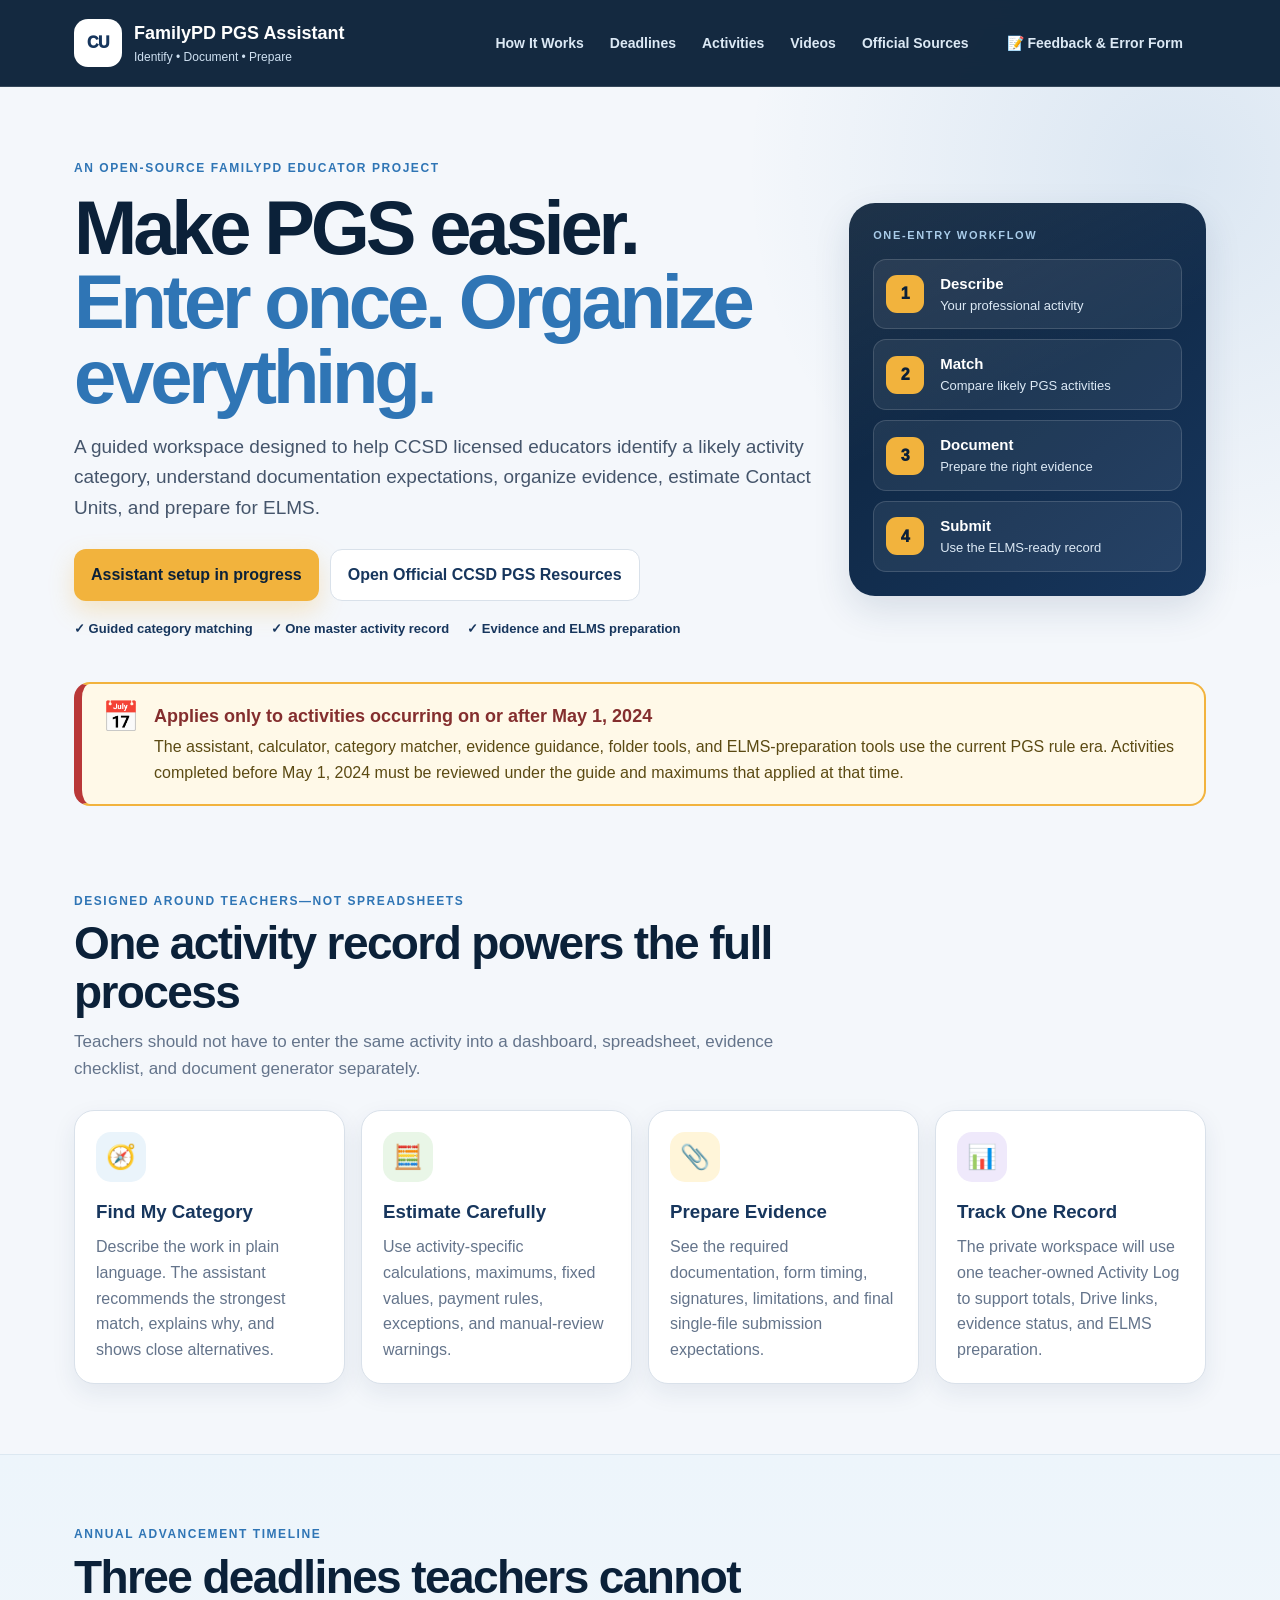
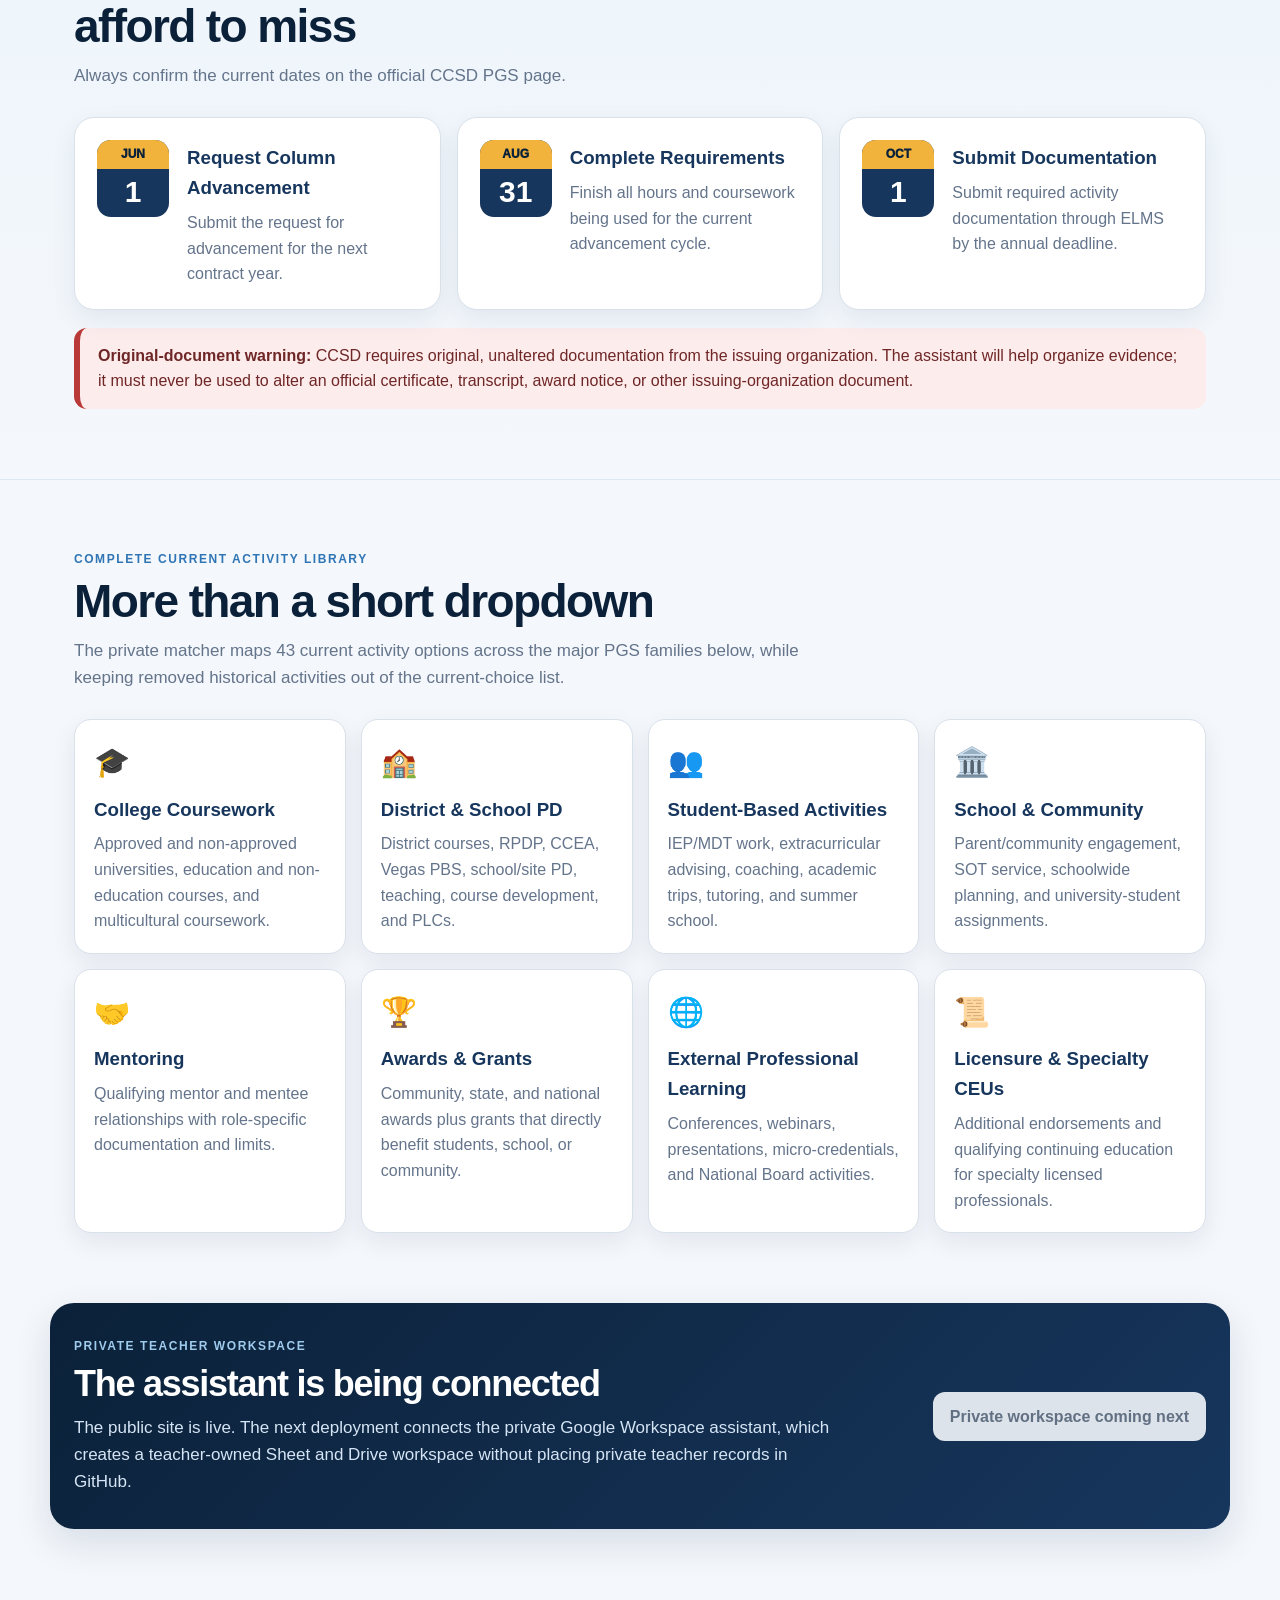
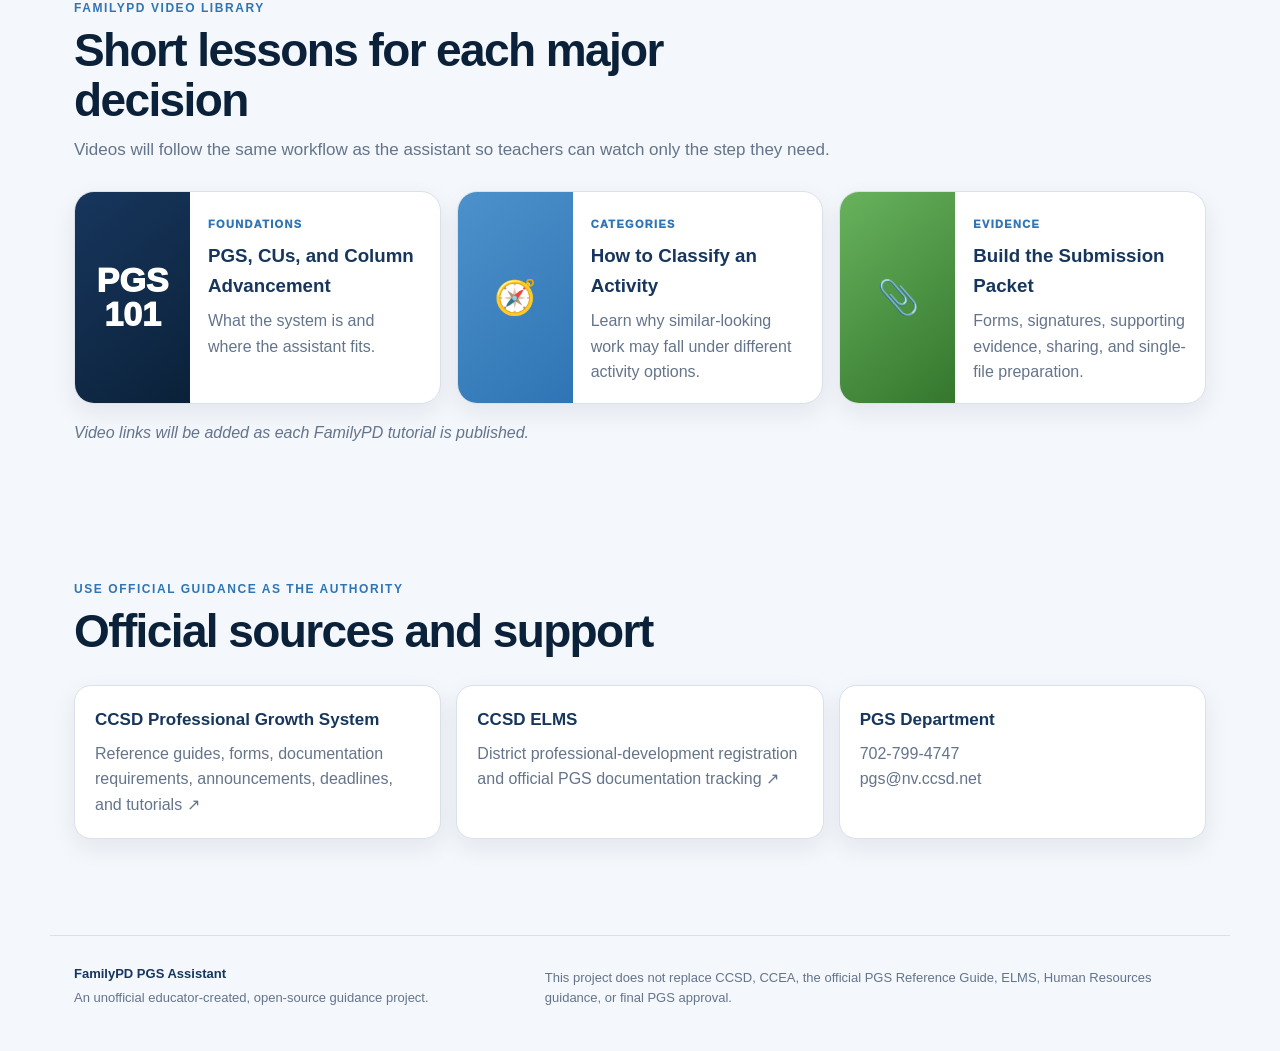
==== commit 7bc85bb9: "Update index.html Added link for feedback form" ====
--- a/index.html
+++ b/index.html
@@ -32,6 +32,15 @@
         <a href="#categories">Activities</a>
         <a href="#videos">Videos</a>
         <a href="#sources">Official Sources</a>
+        <a
+  class="btn secondary"
+  href="https://forms.gle/EAwDQHYwmpPixyQg7"
+  target="_blank"
+  rel="noopener"
+  style="display:block; margin:10px 12px; text-align:center; text-decoration:none;"
+>
+  📝 Feedback &amp; Error Form
+</a>
       </nav>
     </div>
   </header>
